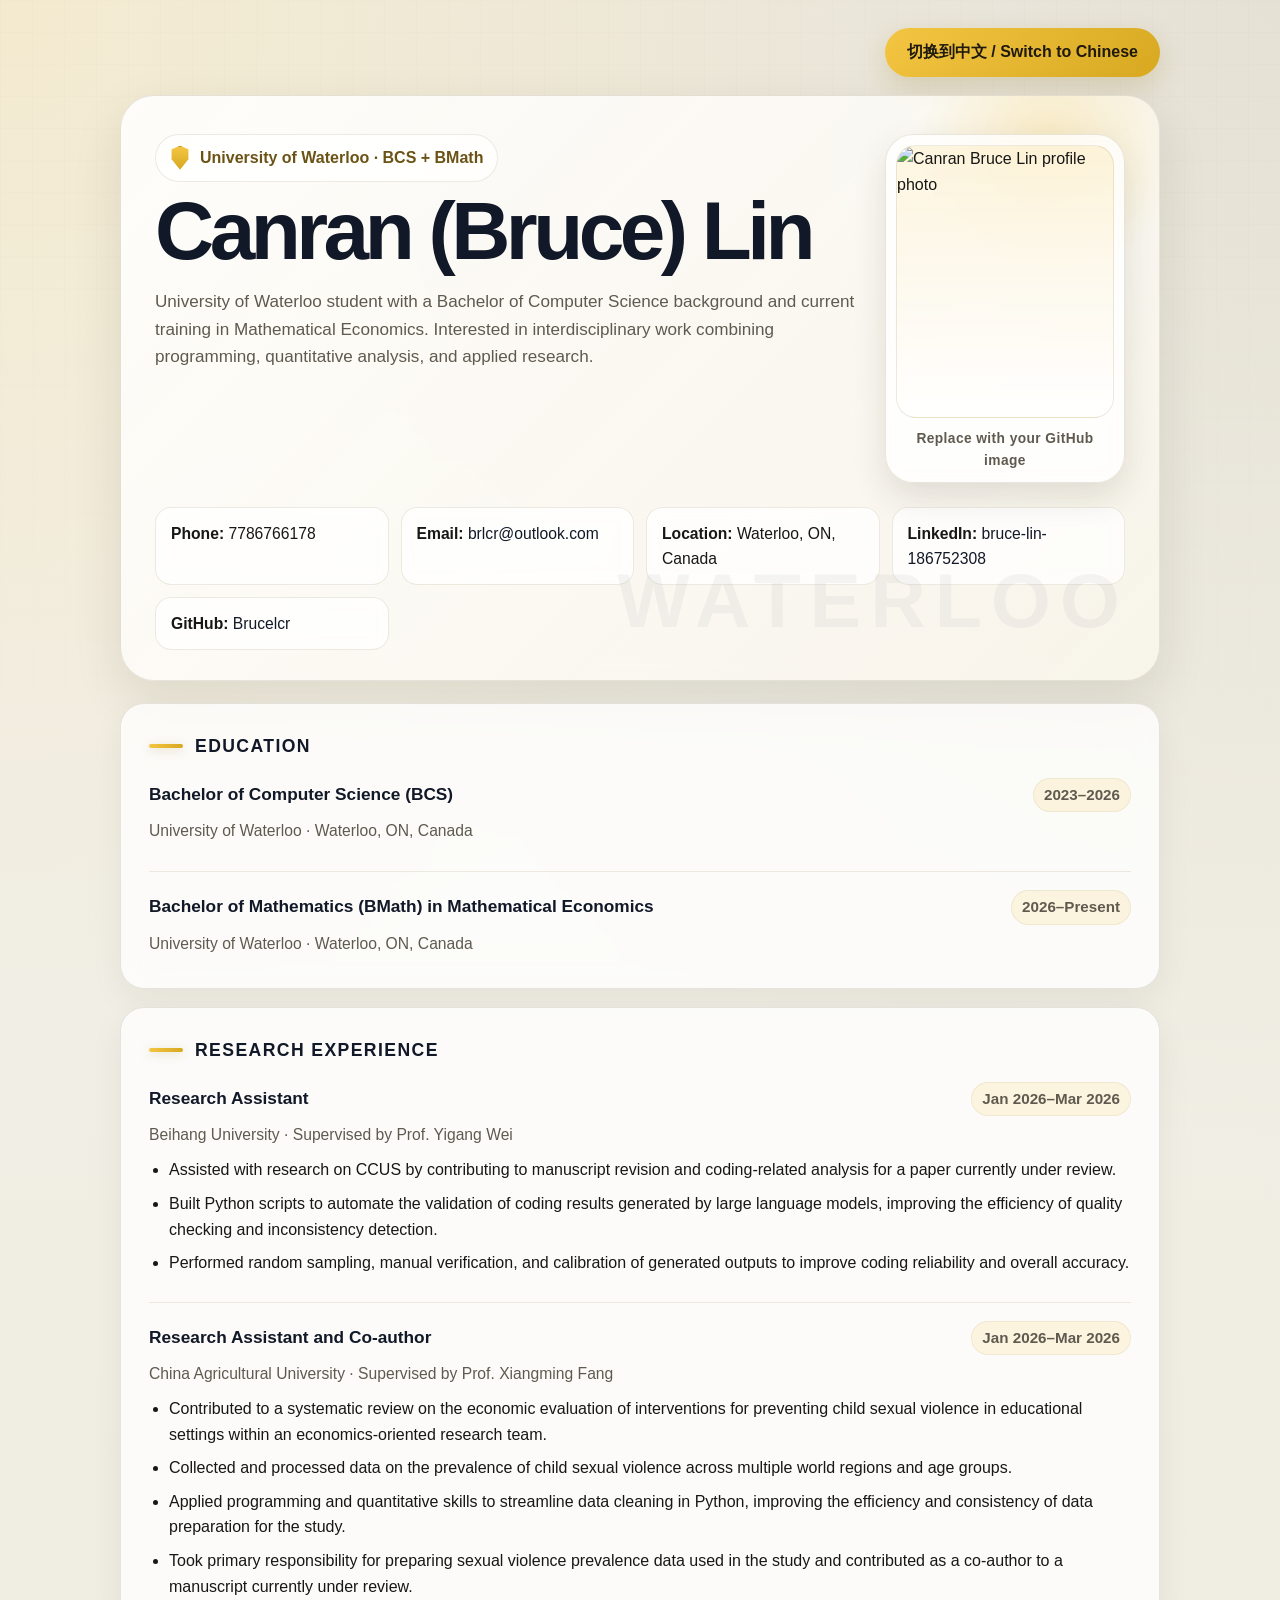
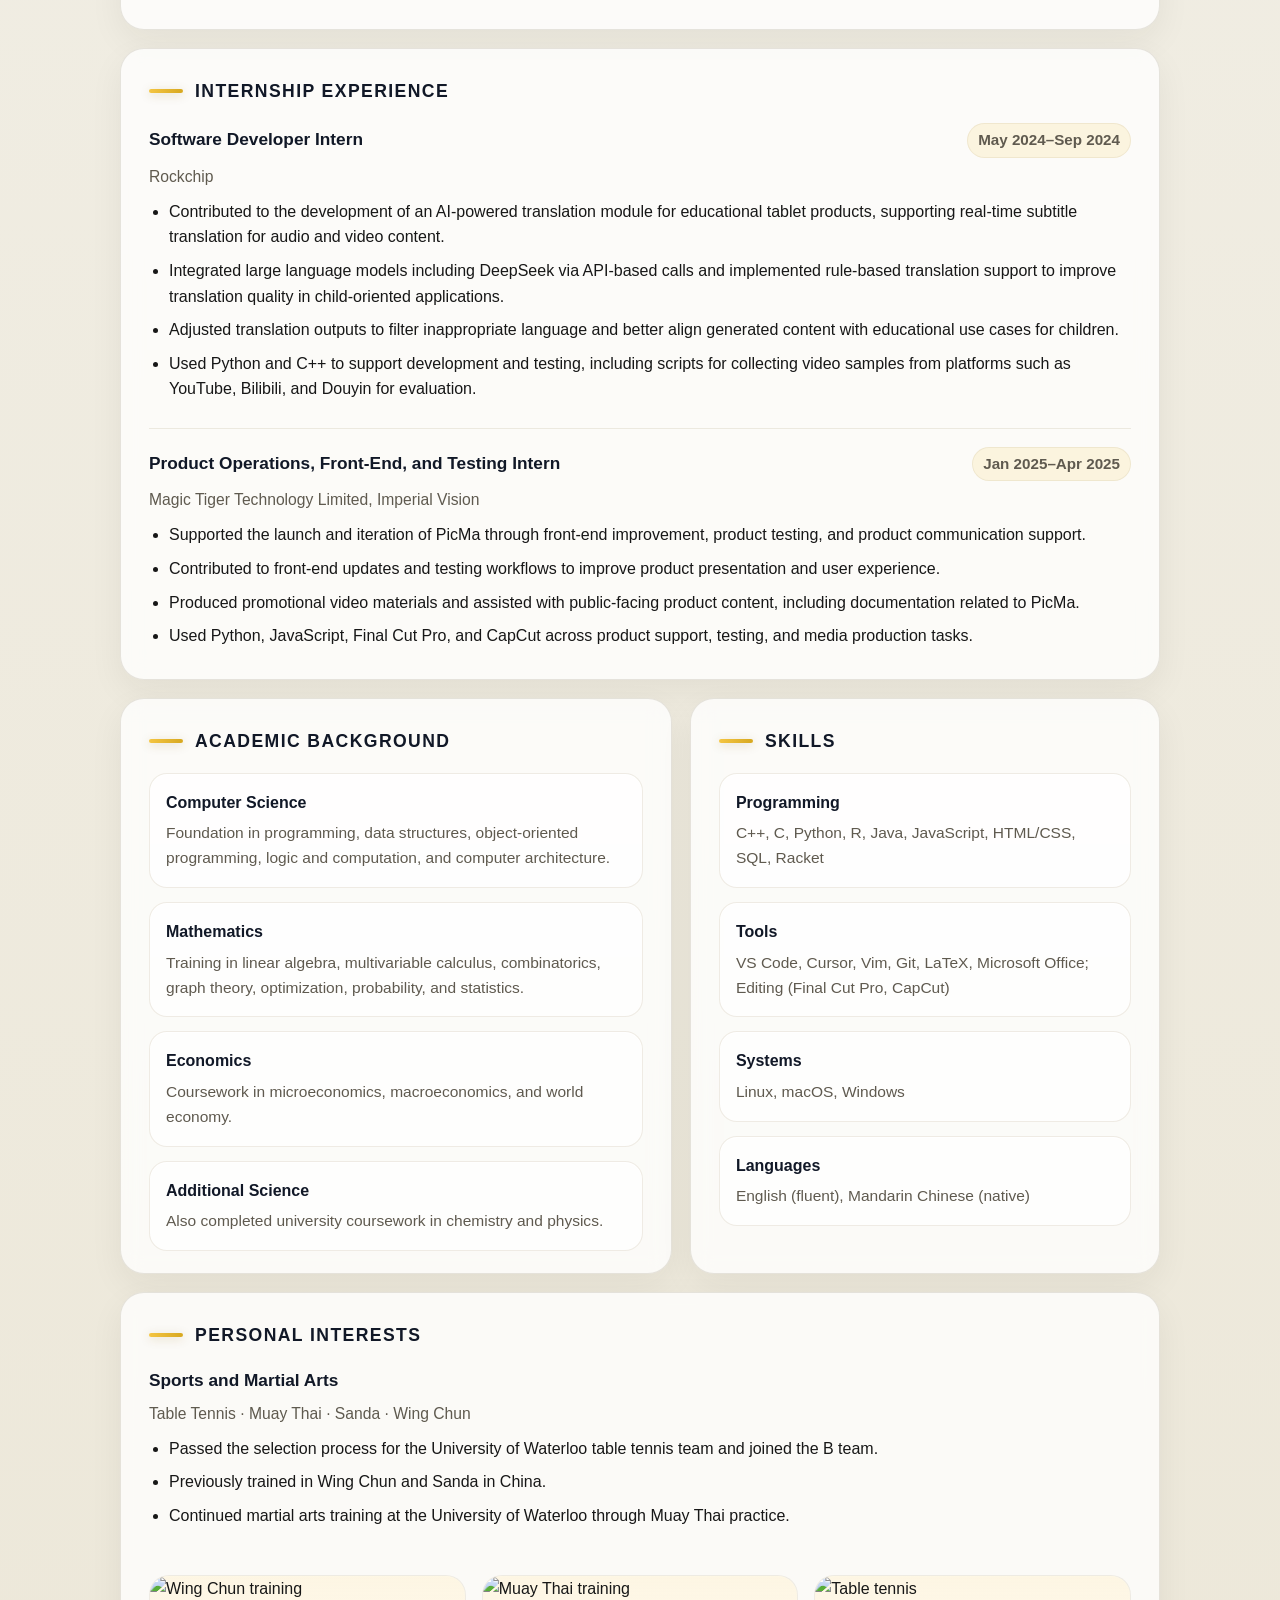
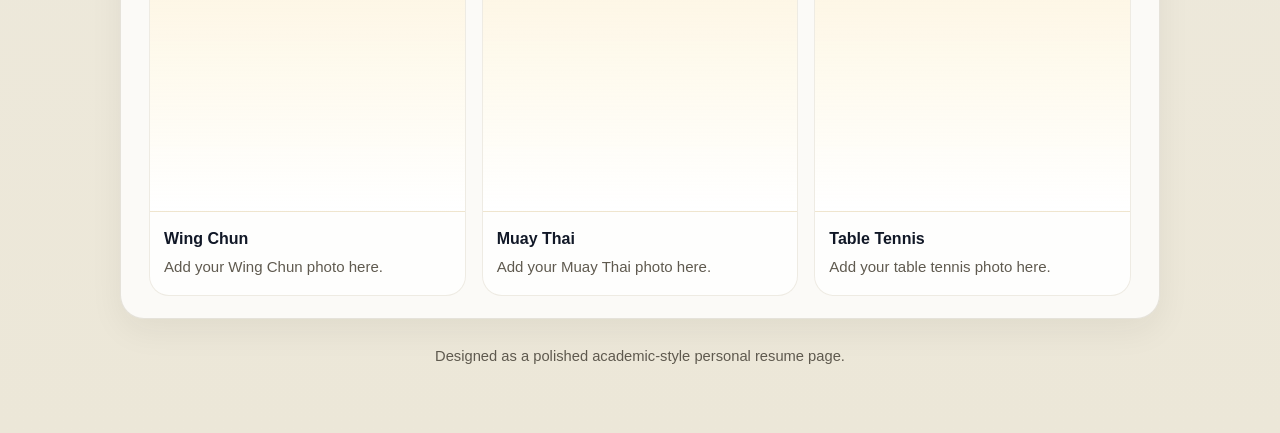
==== index.html @ 7664c7ed "Update index.html" ====
<!DOCTYPE html>
<html lang="en">
<head>
  <meta charset="UTF-8" />
  <meta name="viewport" content="width=device-width, initial-scale=1.0" />
  <title>Canran (Bruce) Lin</title>
  <style>
    :root {
      --bg: #f3f1ea;
      --bg-2: #ece7d8;
      --card: rgba(255, 255, 255, 0.78);
      --card-strong: rgba(255, 255, 255, 0.9);
      --text: #171717;
      --muted: #5f5a4f;
      --line: rgba(92, 79, 46, 0.14);
      --accent: #6b5316;
      --accent-2: #111827;
      --uw-gold: #f4c542;
      --uw-gold-deep: #d7a820;
      --shadow: 0 18px 50px rgba(41, 33, 14, 0.1);
    }

    * { box-sizing: border-box; }

    html { scroll-behavior: smooth; }

    body {
      margin: 0;
      font-family: -apple-system, BlinkMacSystemFont, "Segoe UI", Roboto, Helvetica, Arial, sans-serif;
      color: var(--text);
      line-height: 1.6;
      background:
        radial-gradient(circle at top left, rgba(244, 197, 66, 0.16), transparent 26%),
        radial-gradient(circle at top right, rgba(107, 83, 22, 0.1), transparent 30%),
        linear-gradient(180deg, var(--bg) 0%, var(--bg-2) 100%);
      min-height: 100vh;
    }

    .background-grid {
      position: fixed;
      inset: 0;
      pointer-events: none;
      opacity: 0.22;
      background-image:
        linear-gradient(rgba(107, 83, 22, 0.05) 1px, transparent 1px),
        linear-gradient(90deg, rgba(107, 83, 22, 0.05) 1px, transparent 1px);
      background-size: 32px 32px;
      mask-image: linear-gradient(180deg, rgba(0,0,0,0.9), rgba(0,0,0,0.18));
    }

    .container {
      position: relative;
      max-width: 1080px;
      margin: 0 auto;
      padding: 28px 20px 64px;
    }

    .topbar {
      display: flex;
      justify-content: flex-end;
      align-items: center;
      margin-bottom: 18px;
      gap: 12px;
      flex-wrap: wrap;
    }

    .lang-btn {
      border: 0;
      background: linear-gradient(135deg, var(--uw-gold) 0%, var(--uw-gold-deep) 100%);
      color: #1f1a0d;
      font-weight: 800;
      font-size: 1rem;
      padding: 14px 22px;
      border-radius: 999px;
      cursor: pointer;
      box-shadow: 0 10px 28px rgba(140, 109, 20, 0.2);
      transition: transform 0.2s ease, box-shadow 0.2s ease;
    }

    .lang-btn:hover {
      transform: translateY(-2px);
      box-shadow: 0 14px 34px rgba(140, 109, 20, 0.26);
    }

    .hero {
      position: relative;
      overflow: hidden;
      background: linear-gradient(135deg, rgba(255,255,255,0.88) 0%, rgba(250,246,236,0.85) 100%);
      border: 1px solid var(--line);
      border-radius: 34px;
      padding: 38px 34px 30px;
      box-shadow: var(--shadow);
      margin-bottom: 22px;
      backdrop-filter: blur(10px);
    }

    .hero::before {
      content: "";
      position: absolute;
      top: -80px;
      right: -20px;
      width: 260px;
      height: 260px;
      background: radial-gradient(circle, rgba(244,197,66,0.26) 0%, rgba(244,197,66,0) 72%);
      pointer-events: none;
    }

    .hero::after {
      content: "WATERLOO";
      position: absolute;
      right: 30px;
      bottom: 18px;
      font-size: clamp(2.4rem, 6vw, 5rem);
      font-weight: 900;
      letter-spacing: 0.12em;
      color: rgba(17, 24, 39, 0.045);
      pointer-events: none;
      user-select: none;
    }

    .hero-top {
      display: flex;
      justify-content: space-between;
      gap: 22px;
      align-items: flex-start;
      flex-wrap: wrap;
    }

    .hero-text {
      flex: 1 1 560px;
      min-width: 280px;
      position: relative;
      z-index: 1;
    }

    .hero-photo-wrap {
      flex: 0 0 240px;
      display: flex;
      justify-content: flex-end;
      position: relative;
      z-index: 1;
    }

    .hero-photo-card {
      width: 240px;
      padding: 10px;
      border-radius: 28px;
      background: rgba(255,255,255,0.78);
      border: 1px solid rgba(107,83,22,0.14);
      box-shadow: 0 14px 34px rgba(41, 33, 14, 0.12);
      backdrop-filter: blur(8px);
    }

    .hero-photo {
      width: 100%;
      aspect-ratio: 4 / 5;
      object-fit: cover;
      display: block;
      border-radius: 20px;
      background: linear-gradient(180deg, rgba(244,197,66,0.16), rgba(255,255,255,0.72));
      border: 1px solid rgba(107,83,22,0.12);
    }

    .hero-photo-note {
      margin-top: 10px;
      text-align: center;
      font-size: 0.86rem;
      color: var(--muted);
      font-weight: 600;
      letter-spacing: 0.03em;
    }

    .hero-badge {
      flex-shrink: 0;
      display: inline-flex;
      align-items: center;
      gap: 10px;
      padding: 10px 14px;
      background: rgba(255,255,255,0.72);
      border: 1px solid rgba(107,83,22,0.12);
      border-radius: 999px;
      color: var(--accent);
      font-weight: 700;
      box-shadow: inset 0 1px 0 rgba(255,255,255,0.8);
    }

    .shield {
      width: 20px;
      height: 24px;
      background: linear-gradient(180deg, var(--uw-gold), var(--uw-gold-deep));
      clip-path: polygon(50% 0%, 92% 14%, 92% 56%, 50% 100%, 8% 56%, 8% 14%);
      border: 1px solid rgba(0,0,0,0.12);
      box-shadow: 0 4px 12px rgba(140,109,20,0.22);
    }

    h1 {
      margin: 10px 0 0;
      font-size: clamp(2.8rem, 6.4vw, 5.6rem);
      line-height: 0.96;
      letter-spacing: -0.055em;
      color: var(--accent-2);
    }

    .subtitle {
      margin-top: 18px;
      font-size: 1.07rem;
      color: var(--muted);
      max-width: 760px;
    }

    .contact-grid {
      display: grid;
      grid-template-columns: repeat(auto-fit, minmax(220px, 1fr));
      gap: 12px;
      margin-top: 24px;
    }

    .contact-item {
      padding: 13px 15px;
      border: 1px solid rgba(107,83,22,0.12);
      border-radius: 16px;
      background: rgba(255,255,255,0.72);
      font-size: 0.98rem;
      backdrop-filter: blur(8px);
      box-shadow: inset 0 1px 0 rgba(255,255,255,0.85);
    }

    .contact-item a {
      color: var(--accent-2);
      text-decoration: none;
      word-break: break-word;
    }

    .section {
      background: var(--card);
      border: 1px solid var(--line);
      border-radius: 24px;
      padding: 28px 28px 22px;
      box-shadow: 0 12px 34px rgba(41, 33, 14, 0.06);
      margin-bottom: 18px;
      backdrop-filter: blur(10px);
    }

    .section-title {
      display: flex;
      align-items: center;
      gap: 12px;
      font-size: 1.1rem;
      font-weight: 800;
      letter-spacing: 0.08em;
      text-transform: uppercase;
      color: var(--accent-2);
      margin: 0 0 18px;
    }

    .section-title::before {
      content: "";
      width: 34px;
      height: 4px;
      border-radius: 999px;
      background: linear-gradient(90deg, var(--uw-gold), var(--uw-gold-deep));
      box-shadow: 0 2px 10px rgba(140,109,20,0.25);
    }

    .entry {
      padding: 18px 0;
      border-top: 1px solid rgba(107,83,22,0.11);
    }

    .entry:first-of-type { border-top: 0; padding-top: 0; }
    .entry:last-of-type { padding-bottom: 0; }

    .entry-header {
      display: flex;
      justify-content: space-between;
      align-items: baseline;
      gap: 16px;
      flex-wrap: wrap;
      margin-bottom: 6px;
    }

    .entry-title {
      font-size: 1.08rem;
      font-weight: 700;
      color: var(--accent-2);
    }

    .entry-meta {
      color: var(--muted);
      font-size: 0.95rem;
      font-weight: 600;
      padding: 4px 10px;
      border-radius: 999px;
      background: rgba(244,197,66,0.14);
      border: 1px solid rgba(107,83,22,0.08);
    }

    .entry-subtitle {
      color: var(--muted);
      font-size: 0.98rem;
      margin-bottom: 10px;
    }

    ul {
      margin: 0;
      padding-left: 20px;
    }

    li { margin-bottom: 8px; }

    .two-col {
      display: grid;
      grid-template-columns: 1.08fr 0.92fr;
      gap: 18px;
    }

    .tag-block {
      display: grid;
      gap: 14px;
    }

    .tag-card {
      border: 1px solid rgba(107,83,22,0.11);
      border-radius: 18px;
      padding: 16px;
      background: rgba(255,255,255,0.74);
      box-shadow: inset 0 1px 0 rgba(255,255,255,0.9);
    }

    .tag-label {
      font-weight: 800;
      margin-bottom: 6px;
      color: var(--accent-2);
    }

    .tag-text {
      color: var(--muted);
      font-size: 0.97rem;
    }

    .personal-gallery {
      display: grid;
      grid-template-columns: repeat(3, minmax(0, 1fr));
      gap: 16px;
      margin-top: 20px;
    }

    .gallery-card {
      border: 1px solid rgba(107,83,22,0.11);
      border-radius: 20px;
      overflow: hidden;
      background: rgba(255,255,255,0.74);
      box-shadow: inset 0 1px 0 rgba(255,255,255,0.9);
    }

    .gallery-image {
      width: 100%;
      aspect-ratio: 4 / 3;
      object-fit: cover;
      display: block;
      background: linear-gradient(180deg, rgba(244,197,66,0.14), rgba(255,255,255,0.78));
      border-bottom: 1px solid rgba(107,83,22,0.1);
    }

    .gallery-body {
      padding: 14px 14px 16px;
    }

    .gallery-title {
      font-weight: 800;
      color: var(--accent-2);
      margin-bottom: 4px;
    }

    .gallery-text {
      color: var(--muted);
      font-size: 0.94rem;
    }

    .footer-note {
      text-align: center;
      color: var(--muted);
      font-size: 0.92rem;
      padding-top: 8px;
    }

    @media (max-width: 820px) {
      .container { padding: 18px 14px 42px; }
      .hero, .section { padding: 22px 18px; border-radius: 20px; }
      .two-col { grid-template-columns: 1fr; }
      .personal-gallery { grid-template-columns: 1fr; }
      .entry-header { align-items: flex-start; }
      .hero::after { right: 16px; bottom: 10px; }
      .hero-top { flex-direction: column; align-items: flex-start; }
      .hero-photo-wrap { width: 100%; justify-content: center; }
      .hero-photo-card { width: min(260px, 100%); }
      .topbar { justify-content: center; }
      .lang-btn { width: 100%; max-width: 280px; }
    }
  </style>
</head>
<body>
  <div class="background-grid"></div>
  <main class="container">
    <div class="topbar">
      <button id="langToggle" class="lang-btn">切换到中文 / Switch to Chinese</button>
    </div>

    <section class="hero">
      <div class="hero-top">
        <div class="hero-text">
          <div class="hero-badge">
            <span class="shield"></span>
            <span data-i18n="heroBadge">University of Waterloo · BCS + BMath</span>
          </div>
          <h1 id="heroName">Canran (Bruce) Lin</h1>
          <p class="subtitle" data-i18n="heroSubtitle">
            University of Waterloo student with a Bachelor of Computer Science background and current training in Mathematical Economics.
            Interested in interdisciplinary work combining programming, quantitative analysis, and applied research.
          </p>
        </div>
        <div class="hero-photo-wrap">
          <div class="hero-photo-card">
            <img class="hero-photo" src="assets/profile.jpg" alt="Canran Bruce Lin profile photo" />
            <div class="hero-photo-note" data-i18n="photoNote">Replace with your GitHub image</div>
          </div>
        </div>
      </div>
      <div class="contact-grid">
        <div class="contact-item"><strong data-i18n="phoneLabel">Phone:</strong> 7786766178</div>
        <div class="contact-item"><strong data-i18n="emailLabel">Email:</strong> <a href="mailto:brlcr@outlook.com">brlcr@outlook.com</a></div>
        <div class="contact-item"><strong data-i18n="locationLabel">Location:</strong> <span data-i18n="locationValue">Waterloo, ON, Canada</span></div>
        <div class="contact-item"><strong>LinkedIn:</strong> <a href="https://www.linkedin.com/in/bruce-lin-186752308/" target="_blank">bruce-lin-186752308</a></div>
        <div class="contact-item"><strong>GitHub:</strong> <a href="https://github.com/Brucelcr" target="_blank">Brucelcr</a></div>
      </div>
    </section>

    <section class="section">
      <h2 class="section-title" data-i18n="educationTitle">Education</h2>
      <div class="entry">
        <div class="entry-header">
          <div class="entry-title" data-i18n="edu1Title">Bachelor of Computer Science (BCS)</div>
          <div class="entry-meta">2023–2026</div>
        </div>
        <div class="entry-subtitle" data-i18n="uwLocation">University of Waterloo · Waterloo, ON, Canada</div>
      </div>
      <div class="entry">
        <div class="entry-header">
          <div class="entry-title" data-i18n="edu2Title">Bachelor of Mathematics (BMath) in Mathematical Economics</div>
          <div class="entry-meta">2026–Present</div>
        </div>
        <div class="entry-subtitle" data-i18n="uwLocation2">University of Waterloo · Waterloo, ON, Canada</div>
      </div>
    </section>

    <section class="section">
      <h2 class="section-title" data-i18n="researchTitle">Research Experience</h2>
      <div class="entry">
        <div class="entry-header">
          <div class="entry-title" data-i18n="r1Role">Research Assistant</div>
          <div class="entry-meta">Jan 2026–Mar 2026</div>
        </div>
        <div class="entry-subtitle" data-i18n="r1Org">Beihang University · Supervised by Prof. Yigang Wei</div>
        <ul>
          <li data-i18n="r1b1">Assisted with research on CCUS by contributing to manuscript revision and coding-related analysis for a paper currently under review.</li>
          <li data-i18n="r1b2">Built Python scripts to automate the validation of coding results generated by large language models, improving the efficiency of quality checking and inconsistency detection.</li>
          <li data-i18n="r1b3">Performed random sampling, manual verification, and calibration of generated outputs to improve coding reliability and overall accuracy.</li>
        </ul>
      </div>
      <div class="entry">
        <div class="entry-header">
          <div class="entry-title" data-i18n="r2Role">Research Assistant and Co-author</div>
          <div class="entry-meta">Jan 2026–Mar 2026</div>
        </div>
        <div class="entry-subtitle" data-i18n="r2Org">China Agricultural University · Supervised by Prof. Xiangming Fang</div>
        <ul>
          <li data-i18n="r2b1">Contributed to a systematic review on the economic evaluation of interventions for preventing child sexual violence in educational settings within an economics-oriented research team.</li>
          <li data-i18n="r2b2">Collected and processed data on the prevalence of child sexual violence across multiple world regions and age groups.</li>
          <li data-i18n="r2b3">Applied programming and quantitative skills to streamline data cleaning in Python, improving the efficiency and consistency of data preparation for the study.</li>
          <li data-i18n="r2b4">Took primary responsibility for preparing sexual violence prevalence data used in the study and contributed as a co-author to a manuscript currently under review.</li>
        </ul>
      </div>
    </section>

    <section class="section">
      <h2 class="section-title" data-i18n="internTitle">Internship Experience</h2>
      <div class="entry">
        <div class="entry-header">
          <div class="entry-title" data-i18n="i1Role">Software Developer Intern</div>
          <div class="entry-meta">May 2024–Sep 2024</div>
        </div>
        <div class="entry-subtitle">Rockchip</div>
        <ul>
          <li data-i18n="i1b1">Contributed to the development of an AI-powered translation module for educational tablet products, supporting real-time subtitle translation for audio and video content.</li>
          <li data-i18n="i1b2">Integrated large language models including DeepSeek via API-based calls and implemented rule-based translation support to improve translation quality in child-oriented applications.</li>
          <li data-i18n="i1b3">Adjusted translation outputs to filter inappropriate language and better align generated content with educational use cases for children.</li>
          <li data-i18n="i1b4">Used Python and C++ to support development and testing, including scripts for collecting video samples from platforms such as YouTube, Bilibili, and Douyin for evaluation.</li>
        </ul>
      </div>
      <div class="entry">
        <div class="entry-header">
          <div class="entry-title" data-i18n="i2Role">Product Operations, Front-End, and Testing Intern</div>
          <div class="entry-meta">Jan 2025–Apr 2025</div>
        </div>
        <div class="entry-subtitle">Magic Tiger Technology Limited, Imperial Vision</div>
        <ul>
          <li data-i18n="i2b1">Supported the launch and iteration of PicMa through front-end improvement, product testing, and product communication support.</li>
          <li data-i18n="i2b2">Contributed to front-end updates and testing workflows to improve product presentation and user experience.</li>
          <li data-i18n="i2b3">Produced promotional video materials and assisted with public-facing product content, including documentation related to PicMa.</li>
          <li data-i18n="i2b4">Used Python, JavaScript, Final Cut Pro, and CapCut across product support, testing, and media production tasks.</li>
        </ul>
      </div>
    </section>

    <div class="two-col">
      <section class="section">
        <h2 class="section-title" data-i18n="academicTitle">Academic Background</h2>
        <div class="tag-block">
          <div class="tag-card">
            <div class="tag-label" data-i18n="csLabel">Computer Science</div>
            <div class="tag-text" data-i18n="csText">Foundation in programming, data structures, object-oriented programming, logic and computation, and computer architecture.</div>
          </div>
          <div class="tag-card">
            <div class="tag-label" data-i18n="mathLabel">Mathematics</div>
            <div class="tag-text" data-i18n="mathText">Training in linear algebra, multivariable calculus, combinatorics, graph theory, optimization, probability, and statistics.</div>
          </div>
          <div class="tag-card">
            <div class="tag-label" data-i18n="econLabel">Economics</div>
            <div class="tag-text" data-i18n="econText">Coursework in microeconomics, macroeconomics, and world economy.</div>
          </div>
          <div class="tag-card">
            <div class="tag-label" data-i18n="scienceLabel">Additional Science</div>
            <div class="tag-text" data-i18n="scienceText">Also completed university coursework in chemistry and physics.</div>
          </div>
        </div>
      </section>

      <section class="section">
        <h2 class="section-title" data-i18n="skillsTitle">Skills</h2>
        <div class="tag-block">
          <div class="tag-card">
            <div class="tag-label" data-i18n="progLabel">Programming</div>
            <div class="tag-text">C++, C, Python, R, Java, JavaScript, HTML/CSS, SQL, Racket</div>
          </div>
          <div class="tag-card">
            <div class="tag-label" data-i18n="toolsLabel">Tools</div>
            <div class="tag-text" data-i18n="toolsText">VS Code, Cursor, Vim, Git, LaTeX, Microsoft Office; Editing (Final Cut Pro, CapCut)</div>
          </div>
          <div class="tag-card">
            <div class="tag-label" data-i18n="systemsLabel">Systems</div>
            <div class="tag-text">Linux, macOS, Windows</div>
          </div>
          <div class="tag-card">
            <div class="tag-label" data-i18n="languagesLabel">Languages</div>
            <div class="tag-text" data-i18n="languagesText">English (fluent), Mandarin Chinese (native)</div>
          </div>
        </div>
      </section>
    </div>

    <section class="section">
      <h2 class="section-title" data-i18n="personalTitle">Personal Interests</h2>
      <div class="entry">
        <div class="entry-header">
          <div class="entry-title" data-i18n="personalRole">Sports and Martial Arts</div>
        </div>
        <div class="entry-subtitle" data-i18n="personalSubtitle">Table Tennis · Muay Thai · Sanda · Wing Chun</div>
        <ul>
          <li data-i18n="personalb1">Passed the selection process for the University of Waterloo table tennis team and joined the B team.</li>
          <li data-i18n="personalb2">Previously trained in Wing Chun and Sanda in China.</li>
          <li data-i18n="personalb3">Continued martial arts training at the University of Waterloo through Muay Thai practice.</li>
        </ul>
      </div>
      <div class="personal-gallery">
        <div class="gallery-card">
          <img class="gallery-image" src="assets/wingchun.jpg" alt="Wing Chun training" />
          <div class="gallery-body">
            <div class="gallery-title" data-i18n="gallery1Title">Wing Chun</div>
            <div class="gallery-text" data-i18n="gallery1Text">Add your Wing Chun photo here.</div>
          </div>
        </div>
        <div class="gallery-card">
          <img class="gallery-image" src="assets/muaythai.jpg" alt="Muay Thai training" />
          <div class="gallery-body">
            <div class="gallery-title" data-i18n="gallery2Title">Muay Thai</div>
            <div class="gallery-text" data-i18n="gallery2Text">Add your Muay Thai photo here.</div>
          </div>
        </div>
        <div class="gallery-card">
          <img class="gallery-image" src="assets/tabletennis.jpg" alt="Table tennis" />
          <div class="gallery-body">
            <div class="gallery-title" data-i18n="gallery3Title">Table Tennis</div>
            <div class="gallery-text" data-i18n="gallery3Text">Add your table tennis photo here.</div>
          </div>
        </div>
      </div>
    </section>

    <div class="footer-note" data-i18n="footerNote">Designed as a polished academic-style personal resume page.</div>
  </main>

  <script>
    const translations = {
      en: {
        heroName: 'Canran (Bruce) Lin',
        heroBadge: 'University of Waterloo · BCS + BMath',
        heroSubtitle: 'University of Waterloo student with a Bachelor of Computer Science background and current training in Mathematical Economics. Interested in interdisciplinary work combining programming, quantitative analysis, and applied research.',
        photoNote: 'Replace with your GitHub image',
        phoneLabel: 'Phone:',
        emailLabel: 'Email:',
        locationLabel: 'Location:',
        locationValue: 'Waterloo, ON, Canada',
        educationTitle: 'Education',
        edu1Title: 'Bachelor of Computer Science (BCS)',
        edu2Title: 'Bachelor of Mathematics (BMath) in Mathematical Economics',
        uwLocation: 'University of Waterloo · Waterloo, ON, Canada',
        uwLocation2: 'University of Waterloo · Waterloo, ON, Canada',
        researchTitle: 'Research Experience',
        r1Role: 'Research Assistant',
        r1Org: 'Beihang University · Supervised by Prof. Yigang Wei',
        r1b1: 'Assisted with research on CCUS by contributing to manuscript revision and coding-related analysis for a paper currently under review.',
        r1b2: 'Built Python scripts to automate the validation of coding results generated by large language models, improving the efficiency of quality checking and inconsistency detection.',
        r1b3: 'Performed random sampling, manual verification, and calibration of generated outputs to improve coding reliability and overall accuracy.',
        r2Role: 'Research Assistant and Co-author',
        r2Org: 'China Agricultural University · Supervised by Prof. Xiangming Fang',
        r2b1: 'Contributed to a systematic review on the economic evaluation of interventions for preventing child sexual violence in educational settings within an economics-oriented research team.',
        r2b2: 'Collected and processed data on the prevalence of child sexual violence across multiple world regions and age groups.',
        r2b3: 'Applied programming and quantitative skills to streamline data cleaning in Python, improving the efficiency and consistency of data preparation for the study.',
        r2b4: 'Took primary responsibility for preparing sexual violence prevalence data used in the study and contributed as a co-author to a manuscript currently under review.',
        internTitle: 'Internship Experience',
        i1Role: 'Software Developer Intern',
        i1b1: 'Contributed to the development of an AI-powered translation module for educational tablet products, supporting real-time subtitle translation for audio and video content.',
        i1b2: 'Integrated large language models including DeepSeek via API-based calls and implemented rule-based translation support to improve translation quality in child-oriented applications.',
        i1b3: 'Adjusted translation outputs to filter inappropriate language and better align generated content with educational use cases for children.',
        i1b4: 'Used Python and C++ to support development and testing, including scripts for collecting video samples from platforms such as YouTube, Bilibili, and Douyin for evaluation.',
        i2Role: 'Product Operations, Front-End, and Testing Intern',
        i2b1: 'Supported the launch and iteration of PicMa through front-end improvement, product testing, and product communication support.',
        i2b2: 'Contributed to front-end updates and testing workflows to improve product presentation and user experience.',
        i2b3: 'Produced promotional video materials and assisted with public-facing product content, including documentation related to PicMa.',
        i2b4: 'Used Python, JavaScript, Final Cut Pro, and CapCut across product support, testing, and media production tasks.',
        academicTitle: 'Academic Background',
        csLabel: 'Computer Science',
        csText: 'Foundation in programming, data structures, object-oriented programming, logic and computation, and computer architecture.',
        mathLabel: 'Mathematics',
        mathText: 'Training in linear algebra, multivariable calculus, combinatorics, graph theory, optimization, probability, and statistics.',
        econLabel: 'Economics',
        econText: 'Coursework in microeconomics, macroeconomics, and world economy.',
        scienceLabel: 'Additional Science',
        scienceText: 'Also completed university coursework in chemistry and physics.',
        skillsTitle: 'Skills',
        progLabel: 'Programming',
        toolsLabel: 'Tools',
        toolsText: 'VS Code, Cursor, Vim, Git, LaTeX, Microsoft Office; Editing (Final Cut Pro, CapCut)',
        systemsLabel: 'Systems',
        languagesLabel: 'Languages',
        languagesText: 'English (fluent), Mandarin Chinese (native)',
        personalTitle: 'Personal Interests',
        personalRole: 'Sports and Martial Arts',
        personalSubtitle: 'Table Tennis · Muay Thai · Sanda · Wing Chun',
        personalb1: 'Passed the selection process for the University of Waterloo table tennis team and joined the second team.',
        personalb2: 'Previously trained in Wing Chun and Sanda in China.',
        personalb3: 'Continued martial arts training at the University of Waterloo through Muay Thai practice.',
        gallery1Title: 'Wing Chun',
        gallery1Text: 'Add your Wing Chun photo here.',
        gallery2Title: 'Muay Thai',
        gallery2Text: 'Add your Muay Thai photo here.',
        gallery3Title: 'Table Tennis',
        gallery3Text: 'Add your table tennis photo here.',
        footerNote: 'Designed as a polished academic-style personal resume page.'
      },
      zh: {
        heroName: '林灿然',
        heroBadge: '滑铁卢大学 · BCS + BMath',
        heroSubtitle: '现就读于滑铁卢大学，具有计算机科学学位背景，并正在接受数理经济方向训练。关注编程、定量分析与应用研究相结合的跨学科工作。',
        photoNote: '上传图片后这里会显示头像',
        phoneLabel: '电话：',
        emailLabel: '邮箱：',
        locationLabel: '地点：',
        locationValue: '加拿大 安省 滑铁卢',
        educationTitle: '教育背景',
        edu1Title: '计算机科学学士（BCS）',
        edu2Title: '数理经济方向数学学士（BMath）',
        uwLocation: '滑铁卢大学 · 加拿大 安省 滑铁卢',
        uwLocation2: '滑铁卢大学 · 加拿大 安省 滑铁卢',
        researchTitle: '科研经历',
        r1Role: '科研助理',
        r1Org: '北京航空航天大学 · 导师：魏亿钢教授',
        r1b1: '参与 CCUS 相关研究，协助论文修改与编码分析，相关论文目前处于审稿中。',
        r1b2: '使用 Python 脚本对大语言模型生成的编码结果进行自动化校验，提高了质量检查与不一致识别的效率。',
        r1b3: '通过随机抽样、人工核验与校准，提升了编码结果的可靠性与整体准确性。',
        r2Role: '科研助理兼联合作者',
        r2Org: '中国农业大学 · 导师：方向明教授',
        r2b1: '参与教育环境中儿童性暴力预防干预措施经济评估的系统综述研究，所在团队具有经济学导向。',
        r2b2: '收集并处理多个地区、不同年龄段儿童性暴力发生率相关数据。',
        r2b3: '将编程与定量分析能力应用于 Python 数据清洗流程中，提升了研究数据准备的效率与一致性。',
        r2b4: '主要负责研究中所使用的性暴力发生率数据准备工作，并以联合作者身份参与一篇正在审稿中的论文。',
        internTitle: '实习经历',
        i1Role: '软件开发实习生',
        i1b1: '参与教育平板产品 AI 翻译模块开发，支持音频与视频内容的实时字幕翻译。',
        i1b2: '接入 DeepSeek 等大语言模型的 API 调用，并结合规则式翻译辅助方案，提升儿童使用场景下的翻译质量。',
        i1b3: '根据教育场景需求，对输出内容进行不良词汇过滤与表达调整。',
        i1b4: '使用 Python 与 C++ 支持开发与测试，并编写脚本从 YouTube、哔哩哔哩、抖音等平台抓取视频样本用于评估。',
        i2Role: '产品运营、前端与测试实习生',
        i2b1: '参与 PicMa 产品上线与迭代，负责前端改进、产品测试及产品传播支持。',
        i2b2: '参与前端更新与测试流程优化，提升产品展示效果与用户体验。',
        i2b3: '制作产品宣传视频，并协助完成面向公众的产品内容与 PicMa 相关说明资料。',
        i2b4: '在产品支持、测试与媒体制作流程中使用 Python、JavaScript、Final Cut Pro 与剪映。',
        academicTitle: '学术基础',
        csLabel: '计算机',
        csText: '具备编程、数据结构、面向对象程序设计、逻辑与计算理论、计算机体系结构等基础。',
        mathLabel: '数学',
        mathText: '接受过线性代数、多元微积分、组合数学、图论、优化、概率与统计训练。',
        econLabel: '经济学',
        econText: '学习过微观经济学、宏观经济学与世界经济相关课程。',
        scienceLabel: '其他理科背景',
        scienceText: '还修读过大学层面的化学与物理课程。',
        skillsTitle: '技能',
        progLabel: '编程语言',
        toolsLabel: '工具',
        toolsText: 'VS Code、Cursor、Vim、Git、LaTeX、Microsoft Office；剪辑（Final Cut Pro、剪映）',
        systemsLabel: '系统环境',
        languagesLabel: '语言',
        languagesText: '英语（熟练），中文（母语）',
        personalTitle: '个人兴趣',
        personalRole: '体育与武术',
        personalSubtitle: '乒乓球 · 泰拳 · 散打 · 咏春',
        personalb1: '通过滑铁卢大学乒乓球校队选拔并加入 B 队。',
        personalb2: '曾在国内习练咏春拳与散打。',
        personalb3: '在滑铁卢大学继续进行泰拳训练。',
        gallery1Title: '咏春',
        gallery1Text: '这里可放你的咏春照片。',
        gallery2Title: '泰拳',
        gallery2Text: '这里可放你的泰拳照片。',
        gallery3Title: '乒乓球',
        gallery3Text: '这里可放你的乒乓球照片。',
        footerNote: '该页面为偏学术风格的个人履历展示页。'
      }
    };

    let currentLang = 'en';

    const applyLanguage = (lang) => {
      currentLang = lang;
      document.querySelectorAll('[data-i18n]').forEach((el) => {
        const key = el.getAttribute('data-i18n');
        if (translations[lang][key]) {
          el.textContent = translations[lang][key];
        }
      });
      const heroName = document.getElementById('heroName');
      if (heroName && translations[lang].heroName) {
        heroName.textContent = translations[lang].heroName;
      }
      const btn = document.getElementById('langToggle');
      btn.textContent = lang === 'en' ? '切换到中文 / Switch to Chinese' : 'Switch to English / 切换到英文';
      document.documentElement.lang = lang === 'en' ? 'en' : 'zh-CN';
    };

    document.getElementById('langToggle').addEventListener('click', () => {
      applyLanguage(currentLang === 'en' ? 'zh' : 'en');
    });
  </script>
</body>
</html>
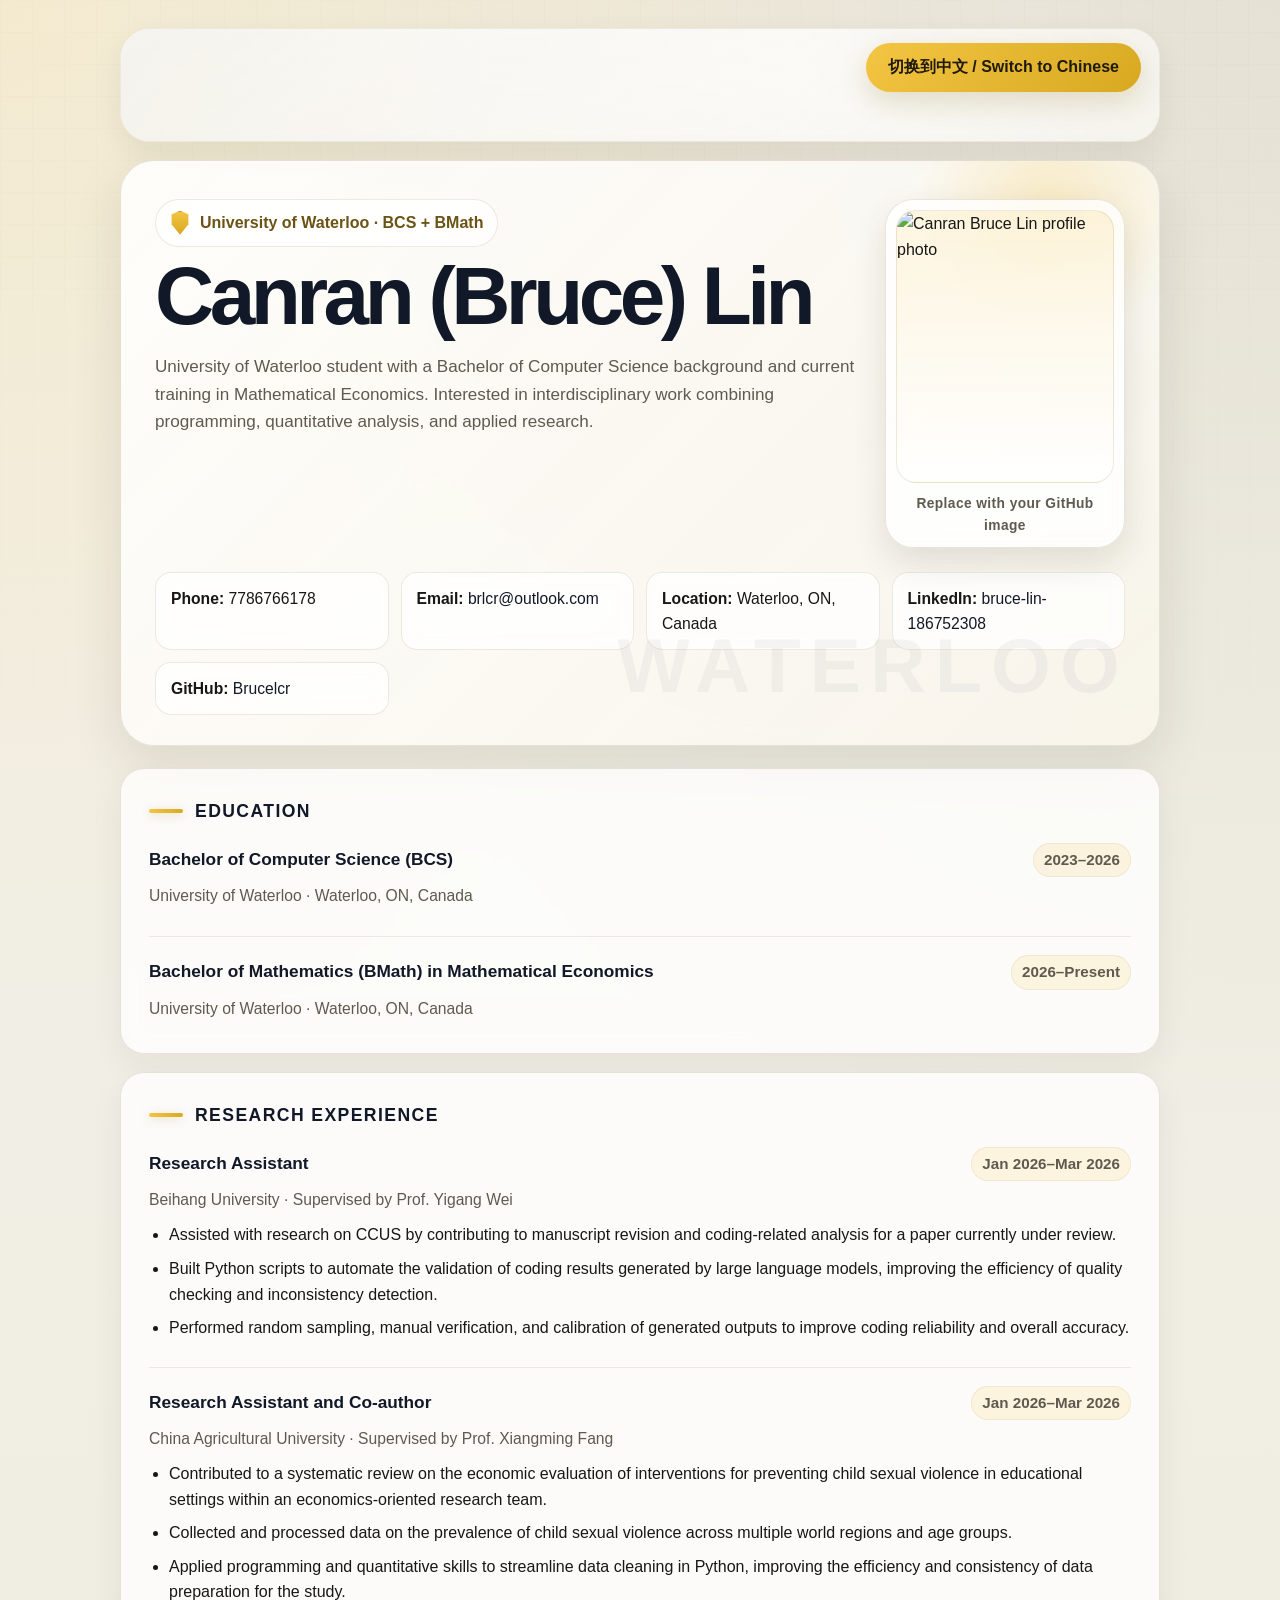
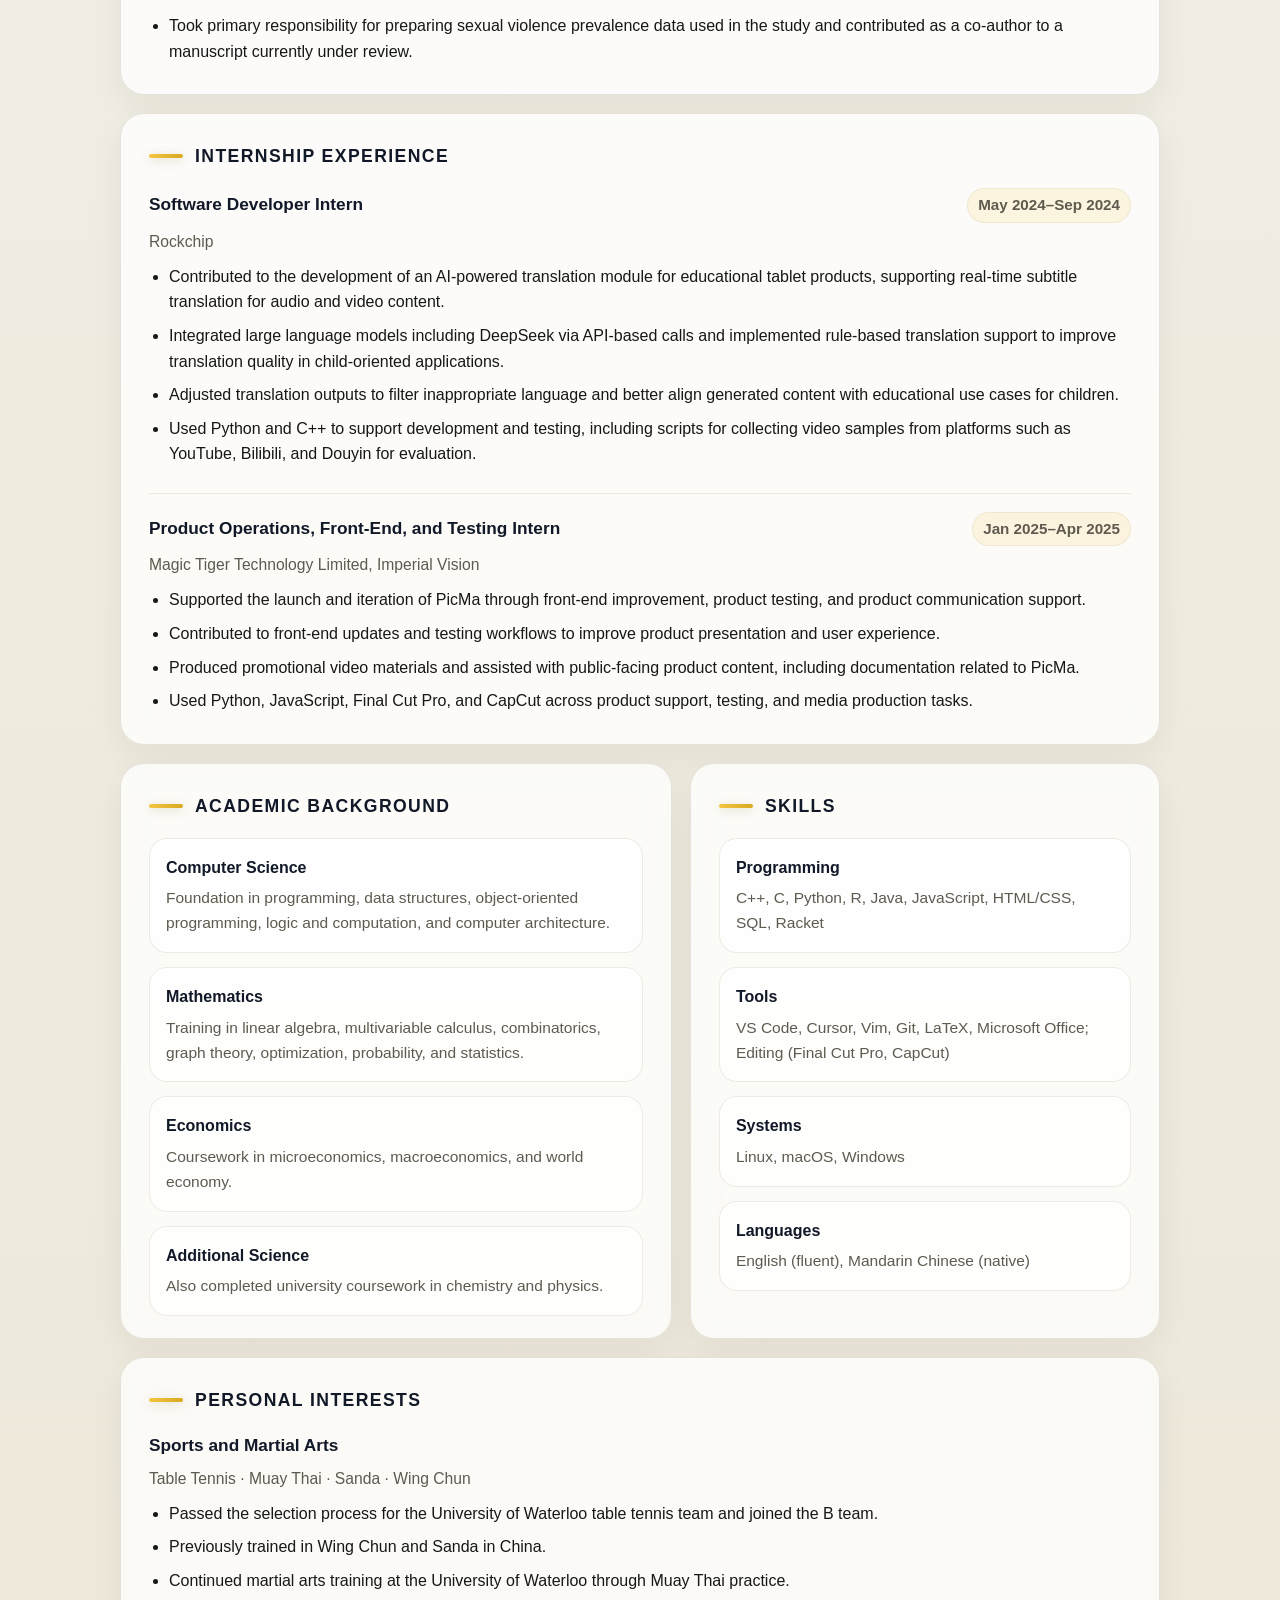
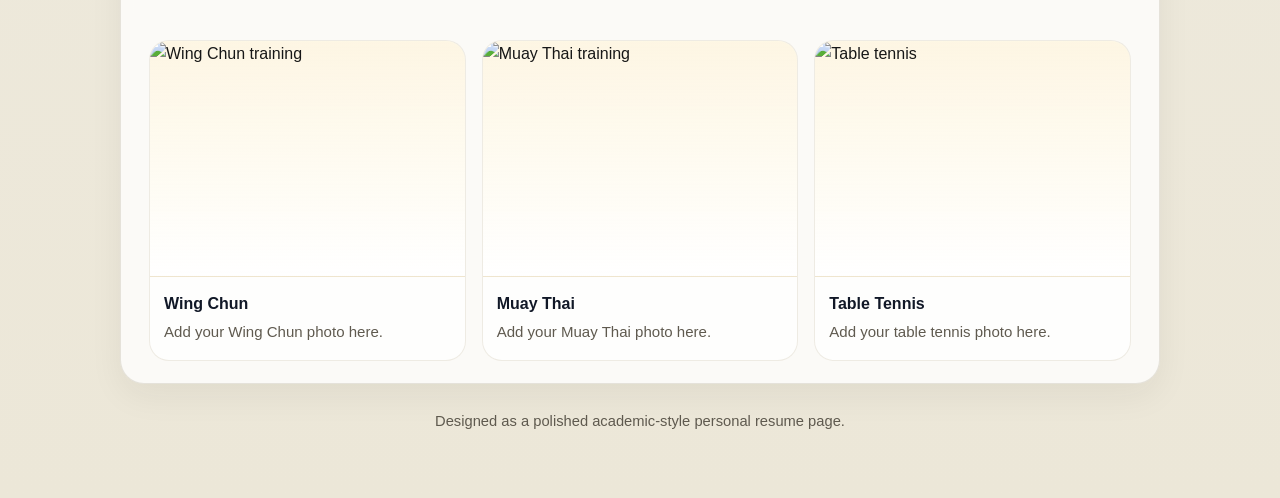
==== commit f90fd307: "Update index.html" ====
--- a/index.html
+++ b/index.html
@@ -55,6 +55,38 @@
       padding: 28px 20px 64px;
     }
 
+    .hero-banner {
+      position: relative;
+      overflow: hidden;
+      border-radius: 30px;
+      margin-bottom: 18px;
+      background:
+        linear-gradient(180deg, rgba(255,255,255,0.82), rgba(255,255,255,0.68)),
+        url('assets/uwlogo.jpg') center/60% auto no-repeat,
+        rgba(255,255,255,0.6);
+      border: 1px solid rgba(107,83,22,0.12);
+      box-shadow: 0 12px 30px rgba(41, 33, 14, 0.08);
+      min-height: 112px;
+    }
+
+    .hero-banner::before {
+      content: "";
+      position: absolute;
+      inset: 0;
+      background: linear-gradient(90deg, rgba(243,241,234,0.88) 0%, rgba(243,241,234,0.45) 35%, rgba(243,241,234,0.32) 65%, rgba(243,241,234,0.8) 100%);
+      pointer-events: none;
+    }
+
+    .hero-banner-inner {
+      position: relative;
+      z-index: 1;
+      min-height: 112px;
+      display: flex;
+      align-items: flex-start;
+      justify-content: flex-end;
+      padding: 14px 18px;
+    }
+
     .topbar {
       display: flex;
       justify-content: flex-end;
@@ -75,6 +107,7 @@
       cursor: pointer;
       box-shadow: 0 10px 28px rgba(140, 109, 20, 0.2);
       transition: transform 0.2s ease, box-shadow 0.2s ease;
+      backdrop-filter: blur(8px);
     }
 
     .lang-btn:hover {
@@ -389,22 +422,29 @@
       .hero, .section { padding: 22px 18px; border-radius: 20px; }
       .two-col { grid-template-columns: 1fr; }
       .personal-gallery { grid-template-columns: 1fr; }
+      .hero-banner { min-height: 92px; border-radius: 20px; background-size: 82% auto; }
+      .hero-banner-inner { min-height: 92px; padding: 10px 12px; justify-content: center; align-items: flex-start; }
       .entry-header { align-items: flex-start; }
       .hero::after { right: 16px; bottom: 10px; }
       .hero-top { flex-direction: column; align-items: flex-start; }
       .hero-photo-wrap { width: 100%; justify-content: center; }
       .hero-photo-card { width: min(260px, 100%); }
-      .topbar { justify-content: center; }
+      .topbar { justify-content: center; margin-bottom: 0; }
       .lang-btn { width: 100%; max-width: 280px; }
+    }
     }
   </style>
 </head>
 <body>
   <div class="background-grid"></div>
   <main class="container">
-    <div class="topbar">
-      <button id="langToggle" class="lang-btn">切换到中文 / Switch to Chinese</button>
-    </div>
+    <section class="hero-banner">
+      <div class="hero-banner-inner">
+        <div class="topbar">
+          <button id="langToggle" class="lang-btn">切换到中文 / Switch to Chinese</button>
+        </div>
+      </div>
+    </section>
 
     <section class="hero">
       <div class="hero-top">
@@ -421,7 +461,7 @@
         </div>
         <div class="hero-photo-wrap">
           <div class="hero-photo-card">
-            <img class="hero-photo" src="assets/profile.jpg" alt="Canran Bruce Lin profile photo" />
+            <img class="hero-photo" src="assets/personpic.jpg" alt="Canran Bruce Lin profile photo" />
             <div class="hero-photo-note" data-i18n="photoNote">Replace with your GitHub image</div>
           </div>
         </div>
@@ -573,21 +613,21 @@
       </div>
       <div class="personal-gallery">
         <div class="gallery-card">
-          <img class="gallery-image" src="assets/wingchun.jpg" alt="Wing Chun training" />
+          <img class="gallery-image" src="assets/yc.jpg" alt="Wing Chun training" />
           <div class="gallery-body">
             <div class="gallery-title" data-i18n="gallery1Title">Wing Chun</div>
             <div class="gallery-text" data-i18n="gallery1Text">Add your Wing Chun photo here.</div>
           </div>
         </div>
         <div class="gallery-card">
-          <img class="gallery-image" src="assets/muaythai.jpg" alt="Muay Thai training" />
+          <img class="gallery-image" src="assets/thai.jpg" alt="Muay Thai training" />
           <div class="gallery-body">
             <div class="gallery-title" data-i18n="gallery2Title">Muay Thai</div>
             <div class="gallery-text" data-i18n="gallery2Text">Add your Muay Thai photo here.</div>
           </div>
         </div>
         <div class="gallery-card">
-          <img class="gallery-image" src="assets/tabletennis.jpg" alt="Table tennis" />
+          <img class="gallery-image" src="assets/tt.jpg" alt="Table tennis" />
           <div class="gallery-body">
             <div class="gallery-title" data-i18n="gallery3Title">Table Tennis</div>
             <div class="gallery-text" data-i18n="gallery3Text">Add your table tennis photo here.</div>
@@ -657,7 +697,7 @@
         personalTitle: 'Personal Interests',
         personalRole: 'Sports and Martial Arts',
         personalSubtitle: 'Table Tennis · Muay Thai · Sanda · Wing Chun',
-        personalb1: 'Passed the selection process for the University of Waterloo table tennis team and joined the second team.',
+        personalb1: 'Passed the selection process for the University of Waterloo table tennis team and joined the B team.',
         personalb2: 'Previously trained in Wing Chun and Sanda in China.',
         personalb3: 'Continued martial arts training at the University of Waterloo through Muay Thai practice.',
         gallery1Title: 'Wing Chun',
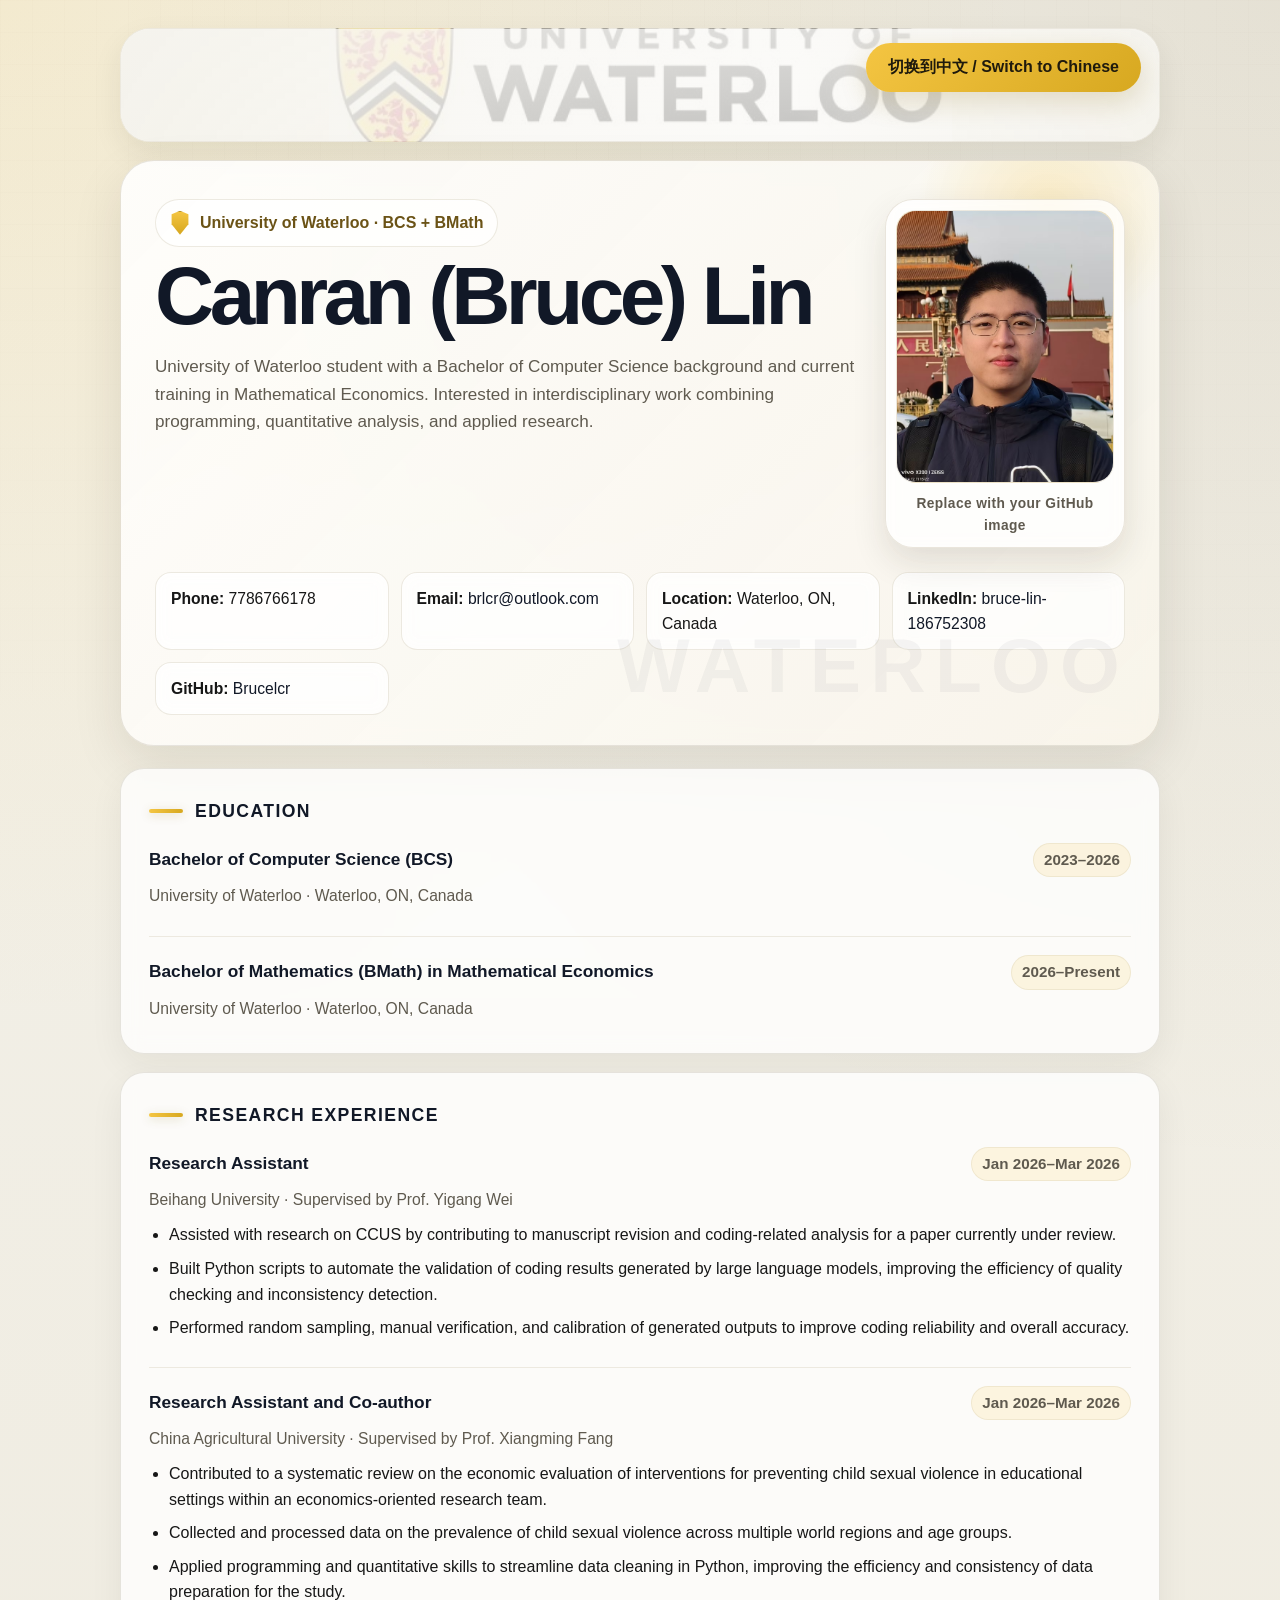
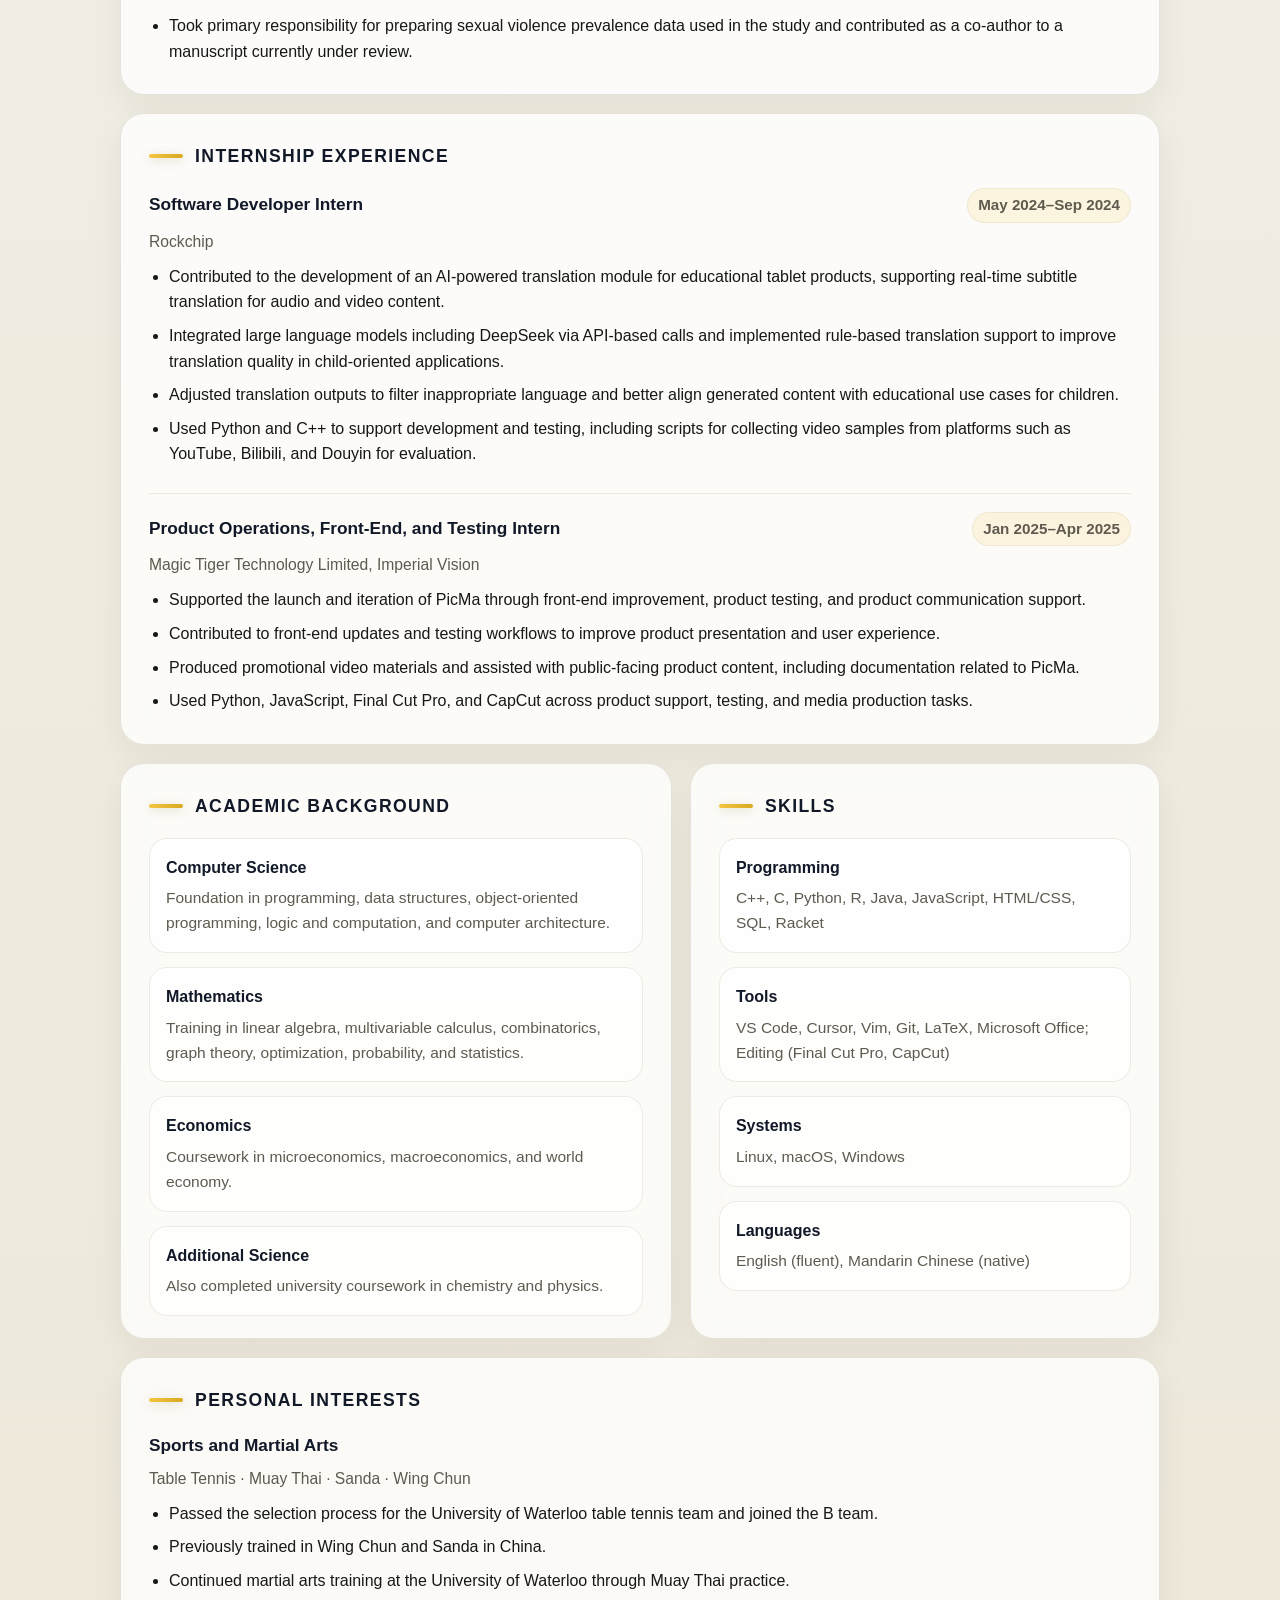
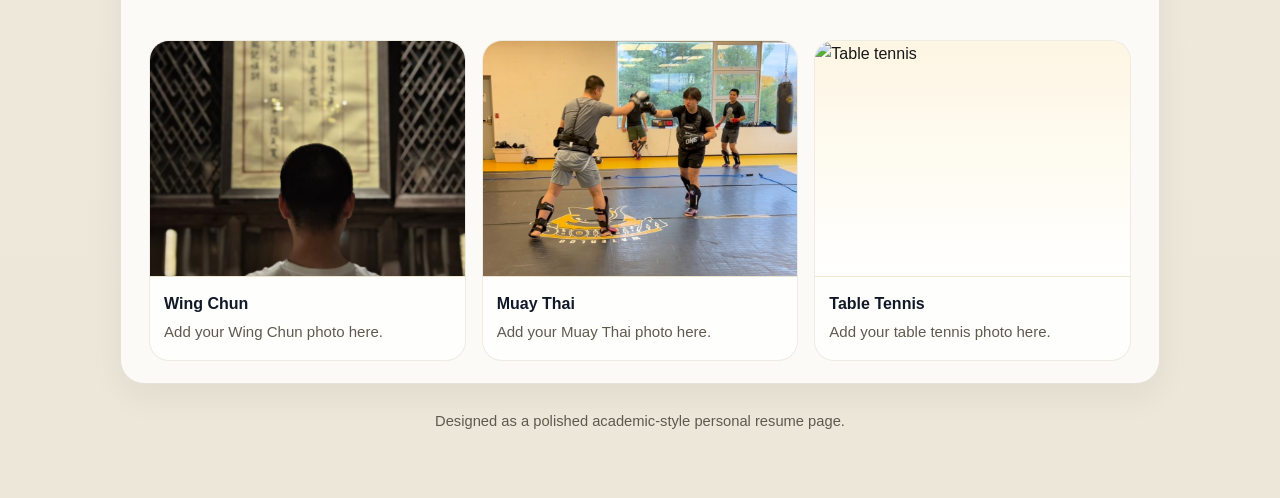
==== commit c5c5901d: "Update index.html" ====
--- a/index.html
+++ b/index.html
@@ -62,7 +62,7 @@
       margin-bottom: 18px;
       background:
         linear-gradient(180deg, rgba(255,255,255,0.82), rgba(255,255,255,0.68)),
-        url('assets/uwlogo.jpg') center/60% auto no-repeat,
+        url('uwlogo.jpg') center/60% auto no-repeat,
         rgba(255,255,255,0.6);
       border: 1px solid rgba(107,83,22,0.12);
       box-shadow: 0 12px 30px rgba(41, 33, 14, 0.08);
@@ -461,7 +461,7 @@
         </div>
         <div class="hero-photo-wrap">
           <div class="hero-photo-card">
-            <img class="hero-photo" src="assets/personpic.jpg" alt="Canran Bruce Lin profile photo" />
+            <img class="hero-photo" src="personpic.jpg" alt="Canran Bruce Lin profile photo" />
             <div class="hero-photo-note" data-i18n="photoNote">Replace with your GitHub image</div>
           </div>
         </div>
@@ -613,21 +613,21 @@
       </div>
       <div class="personal-gallery">
         <div class="gallery-card">
-          <img class="gallery-image" src="assets/yc.jpg" alt="Wing Chun training" />
+          <img class="gallery-image" src="yc.jpg" alt="Wing Chun training" />
           <div class="gallery-body">
             <div class="gallery-title" data-i18n="gallery1Title">Wing Chun</div>
             <div class="gallery-text" data-i18n="gallery1Text">Add your Wing Chun photo here.</div>
           </div>
         </div>
         <div class="gallery-card">
-          <img class="gallery-image" src="assets/thai.jpg" alt="Muay Thai training" />
+          <img class="gallery-image" src="thai.jpg" alt="Muay Thai training" />
           <div class="gallery-body">
             <div class="gallery-title" data-i18n="gallery2Title">Muay Thai</div>
             <div class="gallery-text" data-i18n="gallery2Text">Add your Muay Thai photo here.</div>
           </div>
         </div>
         <div class="gallery-card">
-          <img class="gallery-image" src="assets/tt.jpg" alt="Table tennis" />
+          <img class="gallery-image" src="tt.jpg" alt="Table tennis" />
           <div class="gallery-body">
             <div class="gallery-title" data-i18n="gallery3Title">Table Tennis</div>
             <div class="gallery-text" data-i18n="gallery3Text">Add your table tennis photo here.</div>
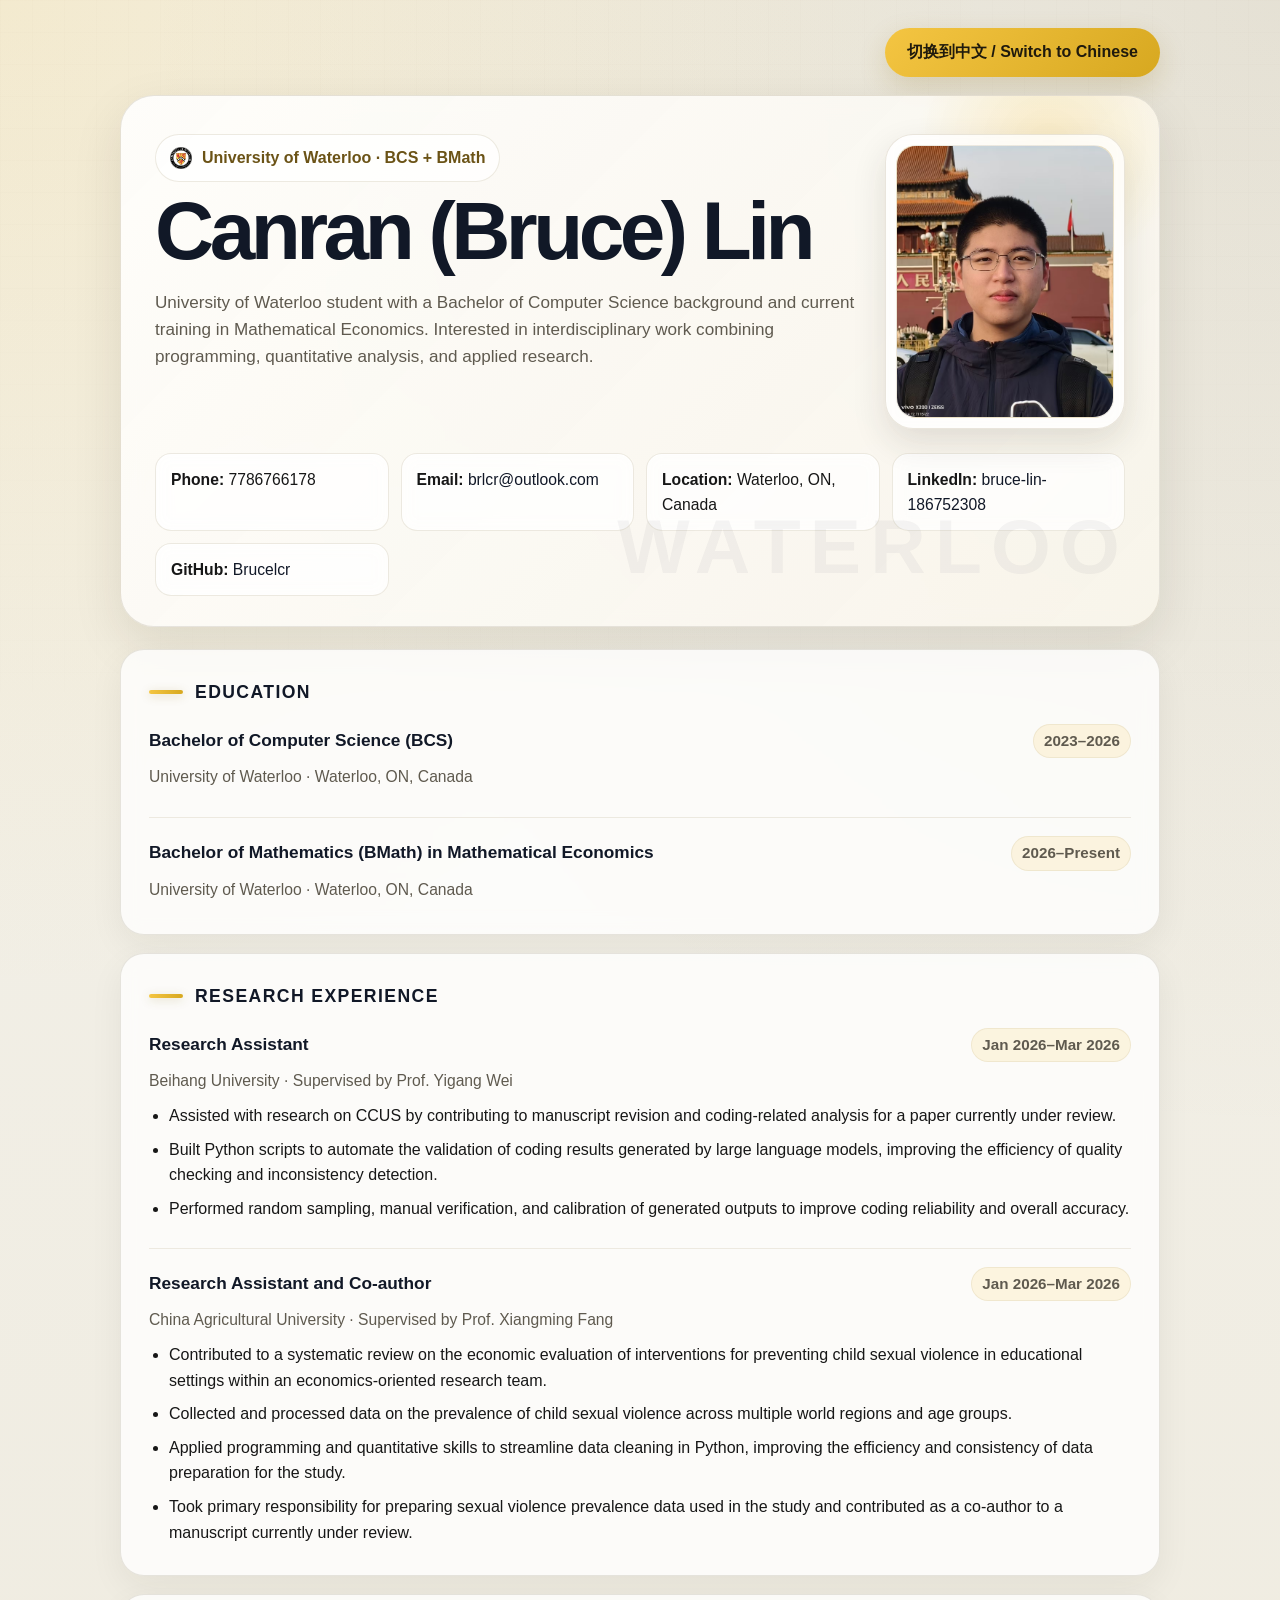
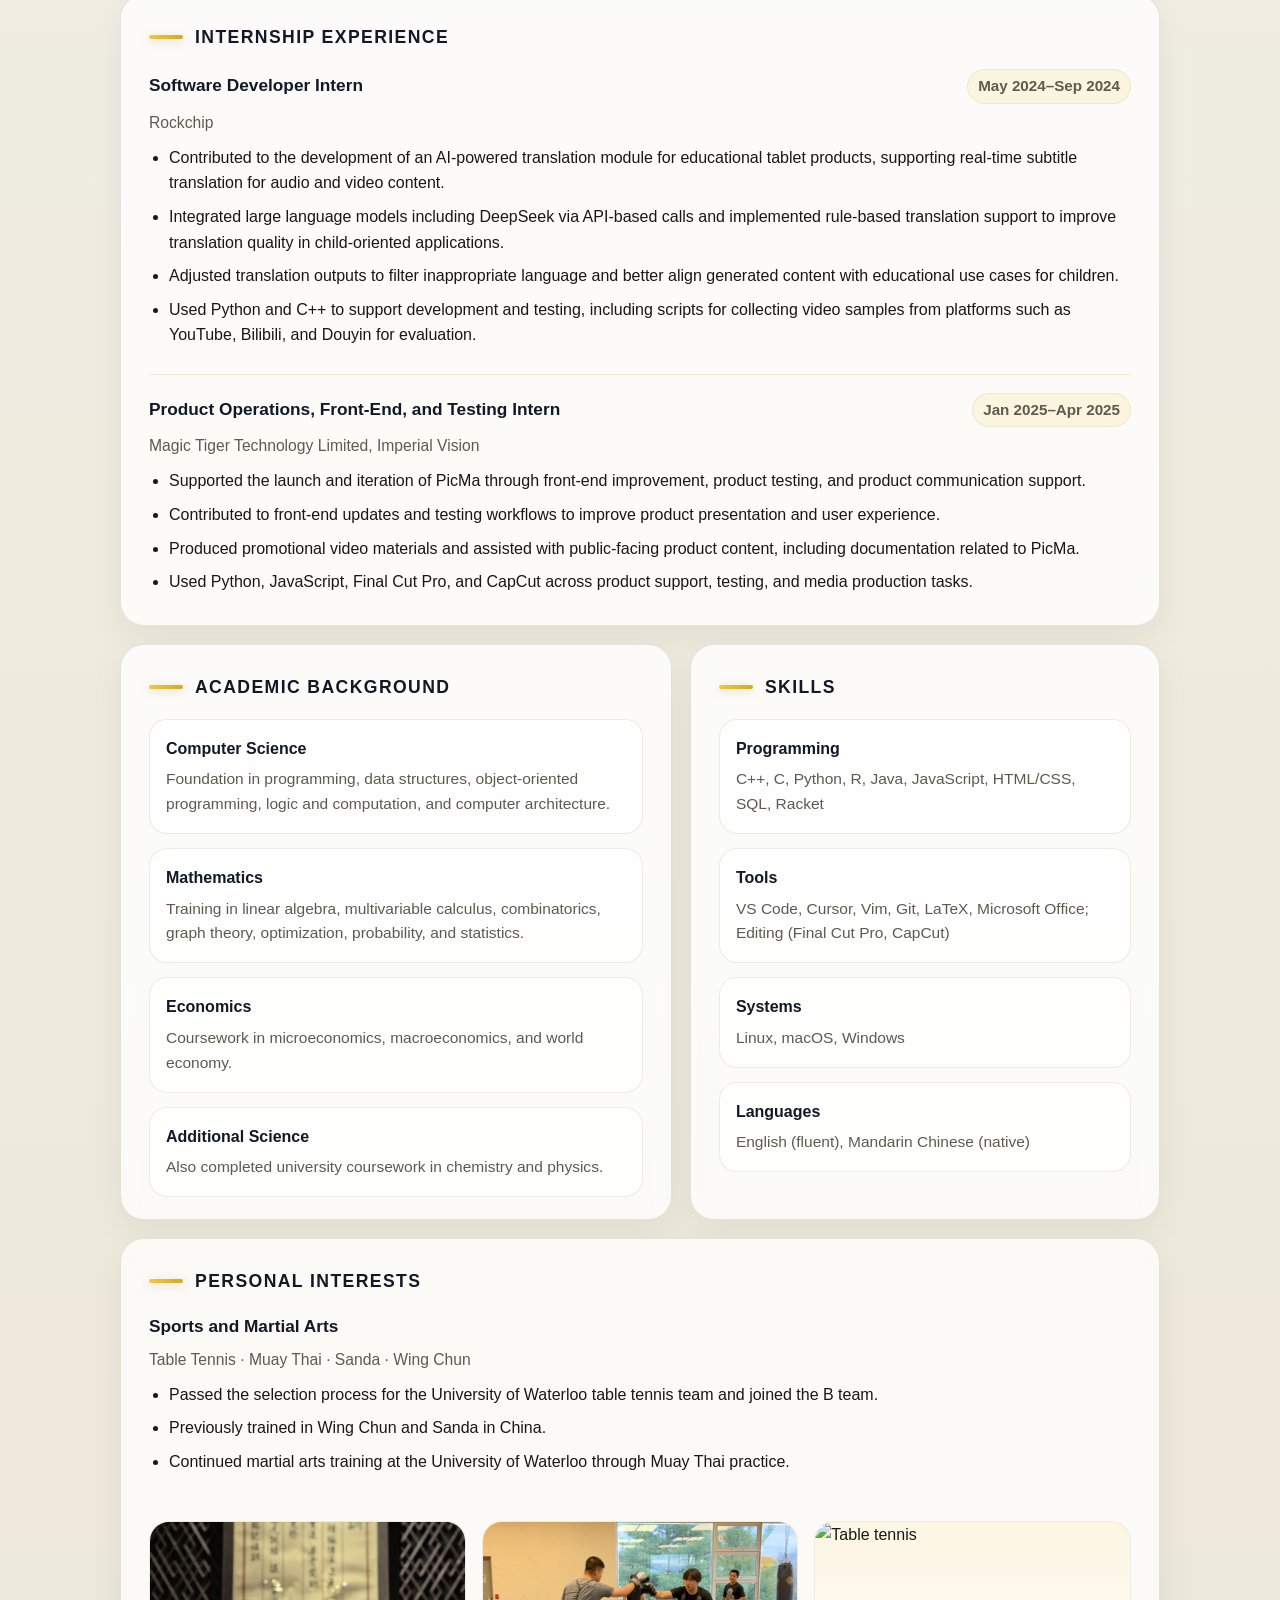
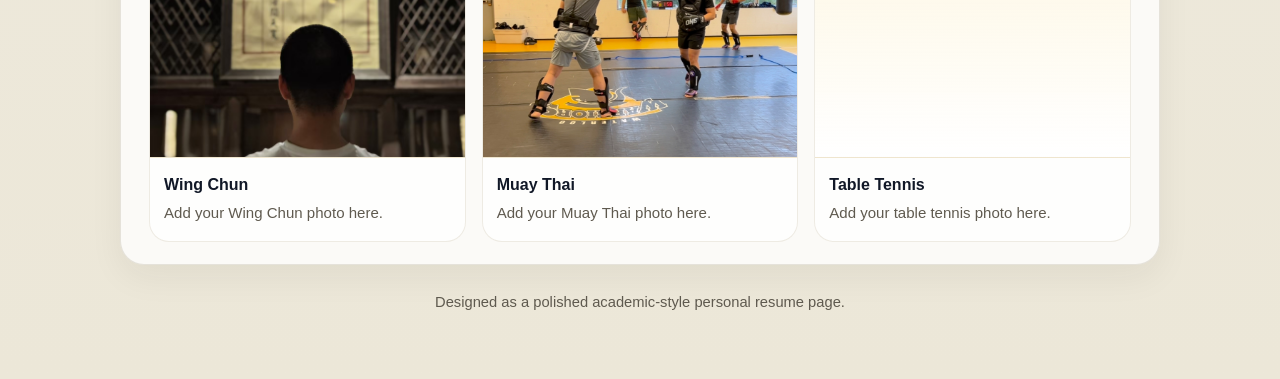
==== commit e5b96225: "Update index.html" ====
--- a/index.html
+++ b/index.html
@@ -55,38 +55,6 @@
       padding: 28px 20px 64px;
     }
 
-    .hero-banner {
-      position: relative;
-      overflow: hidden;
-      border-radius: 30px;
-      margin-bottom: 18px;
-      background:
-        linear-gradient(180deg, rgba(255,255,255,0.82), rgba(255,255,255,0.68)),
-        url('uwlogo.jpg') center/60% auto no-repeat,
-        rgba(255,255,255,0.6);
-      border: 1px solid rgba(107,83,22,0.12);
-      box-shadow: 0 12px 30px rgba(41, 33, 14, 0.08);
-      min-height: 112px;
-    }
-
-    .hero-banner::before {
-      content: "";
-      position: absolute;
-      inset: 0;
-      background: linear-gradient(90deg, rgba(243,241,234,0.88) 0%, rgba(243,241,234,0.45) 35%, rgba(243,241,234,0.32) 65%, rgba(243,241,234,0.8) 100%);
-      pointer-events: none;
-    }
-
-    .hero-banner-inner {
-      position: relative;
-      z-index: 1;
-      min-height: 112px;
-      display: flex;
-      align-items: flex-start;
-      justify-content: flex-end;
-      padding: 14px 18px;
-    }
-
     .topbar {
       display: flex;
       justify-content: flex-end;
@@ -194,14 +162,7 @@
       border: 1px solid rgba(107,83,22,0.12);
     }
 
-    .hero-photo-note {
-      margin-top: 10px;
-      text-align: center;
-      font-size: 0.86rem;
-      color: var(--muted);
-      font-weight: 600;
-      letter-spacing: 0.03em;
-    }
+    
 
     .hero-badge {
       flex-shrink: 0;
@@ -217,13 +178,12 @@
       box-shadow: inset 0 1px 0 rgba(255,255,255,0.8);
     }
 
-    .shield {
-      width: 20px;
-      height: 24px;
-      background: linear-gradient(180deg, var(--uw-gold), var(--uw-gold-deep));
-      clip-path: polygon(50% 0%, 92% 14%, 92% 56%, 50% 100%, 8% 56%, 8% 14%);
-      border: 1px solid rgba(0,0,0,0.12);
-      box-shadow: 0 4px 12px rgba(140,109,20,0.22);
+    .uw-crest {
+      width: 22px;
+      height: 26px;
+      object-fit: contain;
+      display: block;
+      flex-shrink: 0;
     }
 
     h1 {
@@ -422,8 +382,6 @@
       .hero, .section { padding: 22px 18px; border-radius: 20px; }
       .two-col { grid-template-columns: 1fr; }
       .personal-gallery { grid-template-columns: 1fr; }
-      .hero-banner { min-height: 92px; border-radius: 20px; background-size: 82% auto; }
-      .hero-banner-inner { min-height: 92px; padding: 10px 12px; justify-content: center; align-items: flex-start; }
       .entry-header { align-items: flex-start; }
       .hero::after { right: 16px; bottom: 10px; }
       .hero-top { flex-direction: column; align-items: flex-start; }
@@ -438,19 +396,15 @@
 <body>
   <div class="background-grid"></div>
   <main class="container">
-    <section class="hero-banner">
-      <div class="hero-banner-inner">
-        <div class="topbar">
-          <button id="langToggle" class="lang-btn">切换到中文 / Switch to Chinese</button>
-        </div>
-      </div>
-    </section>
+    <div class="topbar">
+      <button id="langToggle" class="lang-btn">切换到中文 / Switch to Chinese</button>
+    </div>
 
     <section class="hero">
       <div class="hero-top">
         <div class="hero-text">
           <div class="hero-badge">
-            <span class="shield"></span>
+            <img class="uw-crest" src="uwicon.png" alt="University of Waterloo crest" />
             <span data-i18n="heroBadge">University of Waterloo · BCS + BMath</span>
           </div>
           <h1 id="heroName">Canran (Bruce) Lin</h1>
@@ -462,7 +416,6 @@
         <div class="hero-photo-wrap">
           <div class="hero-photo-card">
             <img class="hero-photo" src="personpic.jpg" alt="Canran Bruce Lin profile photo" />
-            <div class="hero-photo-note" data-i18n="photoNote">Replace with your GitHub image</div>
           </div>
         </div>
       </div>
@@ -645,7 +598,6 @@
         heroName: 'Canran (Bruce) Lin',
         heroBadge: 'University of Waterloo · BCS + BMath',
         heroSubtitle: 'University of Waterloo student with a Bachelor of Computer Science background and current training in Mathematical Economics. Interested in interdisciplinary work combining programming, quantitative analysis, and applied research.',
-        photoNote: 'Replace with your GitHub image',
         phoneLabel: 'Phone:',
         emailLabel: 'Email:',
         locationLabel: 'Location:',
@@ -712,7 +664,6 @@
         heroName: '林灿然',
         heroBadge: '滑铁卢大学 · BCS + BMath',
         heroSubtitle: '现就读于滑铁卢大学，具有计算机科学学位背景，并正在接受数理经济方向训练。关注编程、定量分析与应用研究相结合的跨学科工作。',
-        photoNote: '上传图片后这里会显示头像',
         phoneLabel: '电话：',
         emailLabel: '邮箱：',
         locationLabel: '地点：',
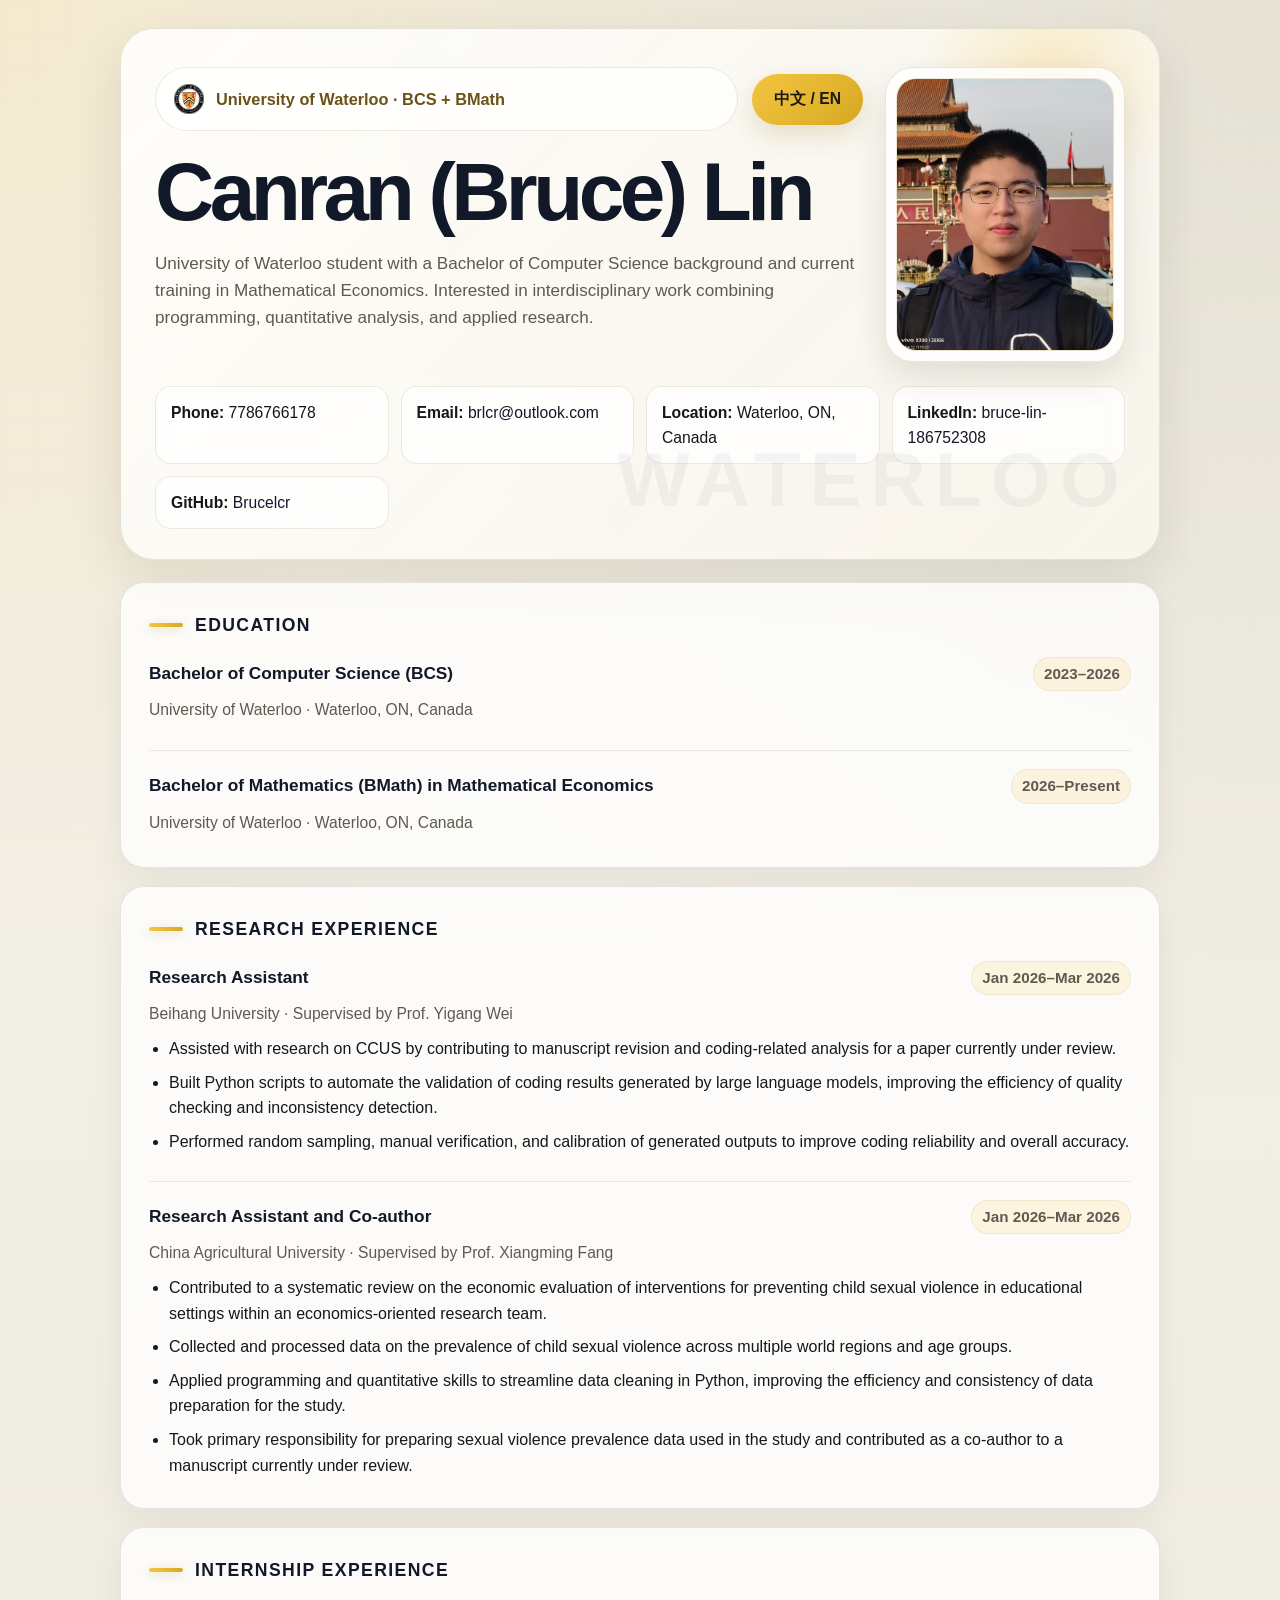
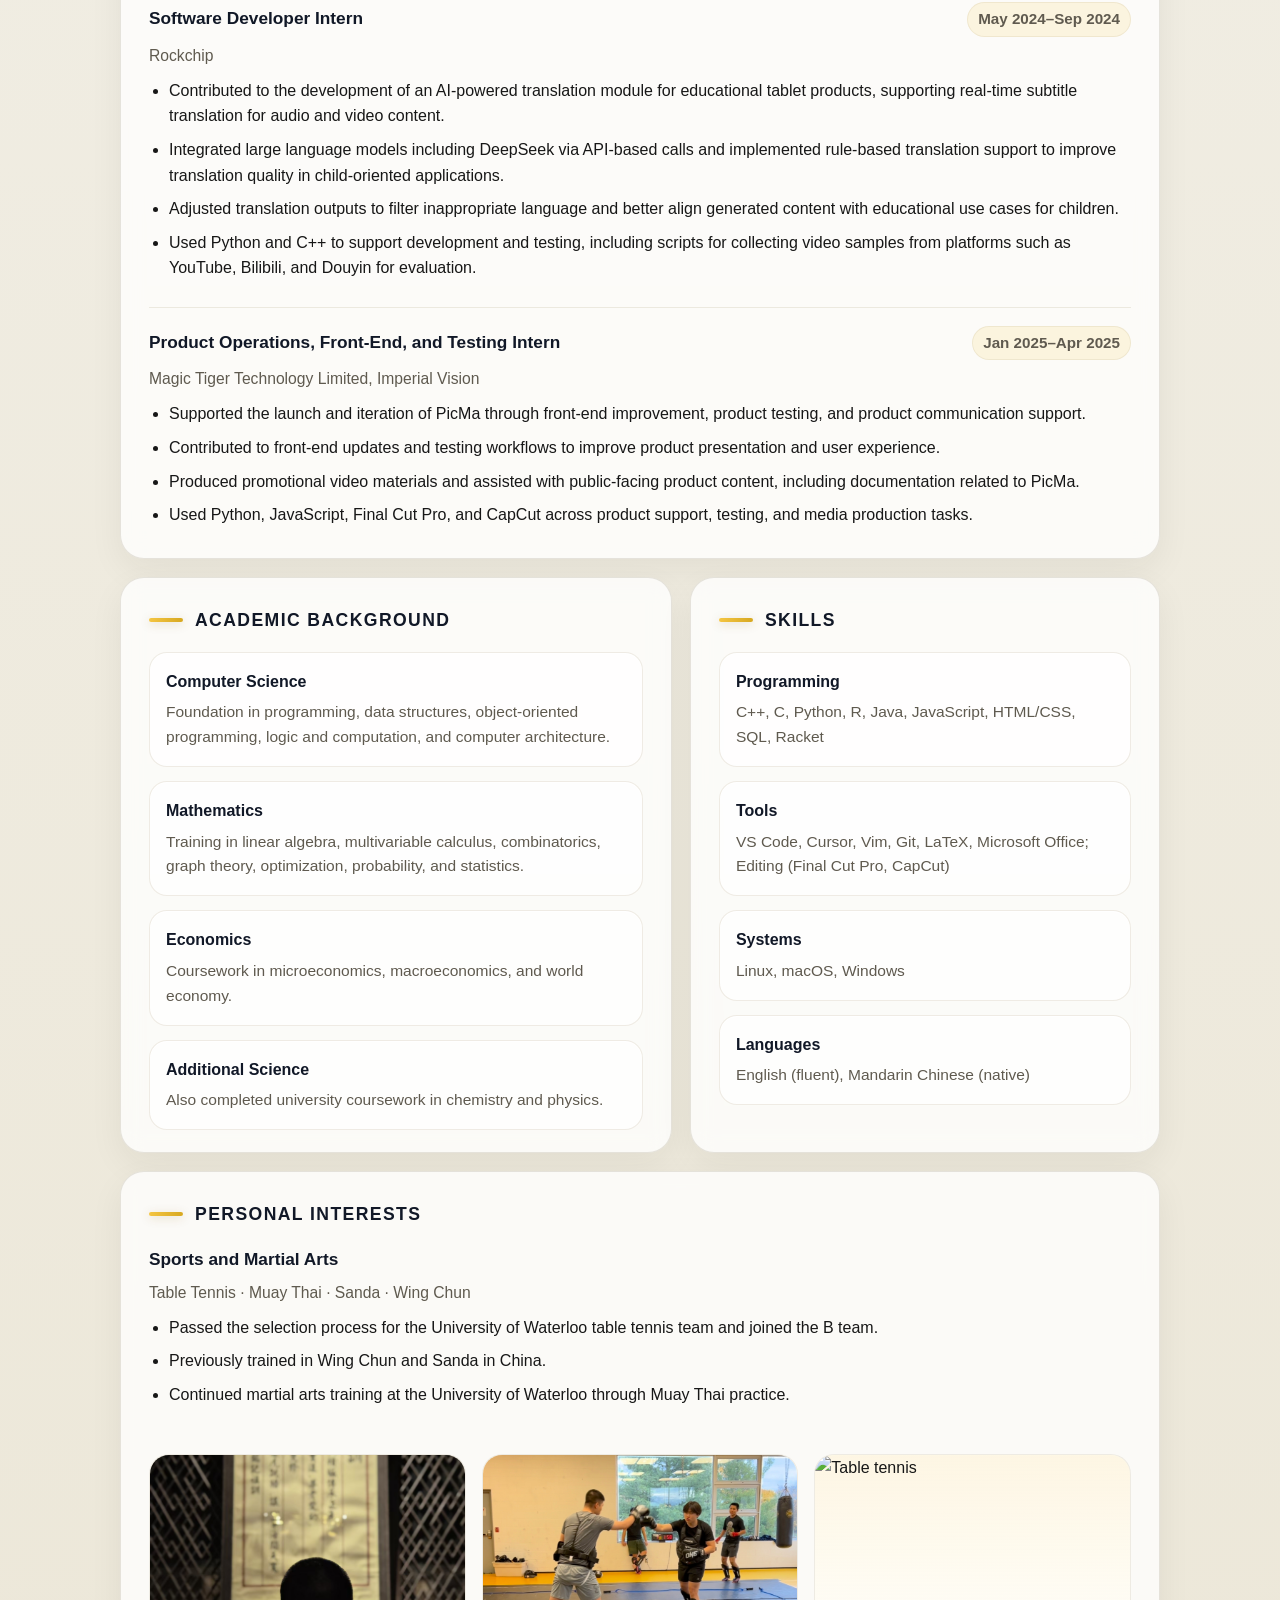
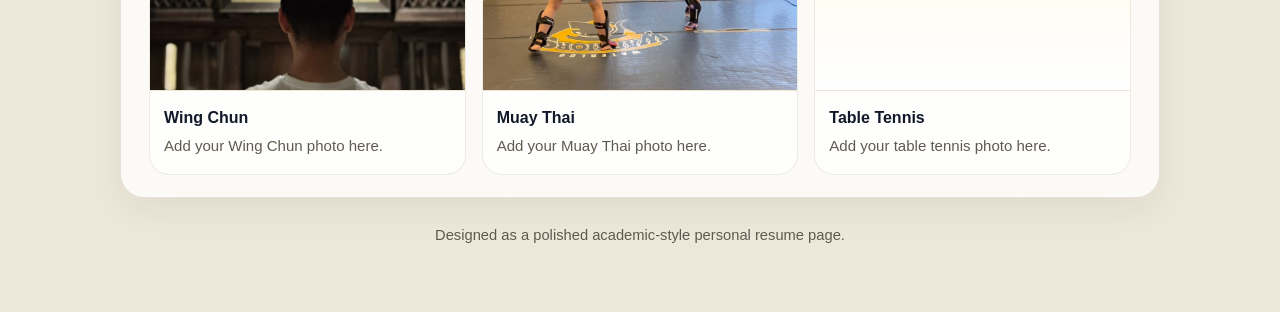
==== commit 2be84ddc: "Update index.html" ====
--- a/index.html
+++ b/index.html
@@ -56,12 +56,16 @@
     }
 
     .topbar {
+      display: none;
+    }
+
+    .hero-badge-row {
       display: flex;
-      justify-content: flex-end;
       align-items: center;
-      margin-bottom: 18px;
-      gap: 12px;
+      justify-content: space-between;
+      gap: 14px;
       flex-wrap: wrap;
+      margin-bottom: 8px;
     }
 
     .lang-btn {
@@ -69,13 +73,15 @@
       background: linear-gradient(135deg, var(--uw-gold) 0%, var(--uw-gold-deep) 100%);
       color: #1f1a0d;
       font-weight: 800;
-      font-size: 1rem;
-      padding: 14px 22px;
+      font-size: 0.98rem;
+      padding: 15px 22px;
       border-radius: 999px;
       cursor: pointer;
       box-shadow: 0 10px 28px rgba(140, 109, 20, 0.2);
       transition: transform 0.2s ease, box-shadow 0.2s ease;
       backdrop-filter: blur(8px);
+      white-space: nowrap;
+      flex-shrink: 0;
     }
 
     .lang-btn:hover {
@@ -165,29 +171,31 @@
     
 
     .hero-badge {
-      flex-shrink: 0;
+      flex: 1 1 420px;
       display: inline-flex;
       align-items: center;
-      gap: 10px;
-      padding: 10px 14px;
-      background: rgba(255,255,255,0.72);
+      gap: 12px;
+      padding: 14px 18px;
+      background: rgba(255,255,255,0.78);
       border: 1px solid rgba(107,83,22,0.12);
       border-radius: 999px;
       color: var(--accent);
-      font-weight: 700;
-      box-shadow: inset 0 1px 0 rgba(255,255,255,0.8);
+      font-weight: 800;
+      font-size: 1.02rem;
+      box-shadow: inset 0 1px 0 rgba(255,255,255,0.85);
+      min-height: 62px;
     }
 
     .uw-crest {
-      width: 22px;
-      height: 26px;
+      width: 30px;
+      height: 34px;
       object-fit: contain;
       display: block;
       flex-shrink: 0;
     }
 
     h1 {
-      margin: 10px 0 0;
+      margin: 22px 0 0;
       font-size: clamp(2.8rem, 6.4vw, 5.6rem);
       line-height: 0.96;
       letter-spacing: -0.055em;
@@ -385,10 +393,11 @@
       .entry-header { align-items: flex-start; }
       .hero::after { right: 16px; bottom: 10px; }
       .hero-top { flex-direction: column; align-items: flex-start; }
+      .hero-badge-row { flex-direction: column; align-items: stretch; }
+      .hero-badge { width: 100%; min-height: 58px; }
       .hero-photo-wrap { width: 100%; justify-content: center; }
       .hero-photo-card { width: min(260px, 100%); }
-      .topbar { justify-content: center; margin-bottom: 0; }
-      .lang-btn { width: 100%; max-width: 280px; }
+      .lang-btn { width: 100%; max-width: none; }
     }
     }
   </style>
@@ -396,16 +405,15 @@
 <body>
   <div class="background-grid"></div>
   <main class="container">
-    <div class="topbar">
-      <button id="langToggle" class="lang-btn">切换到中文 / Switch to Chinese</button>
-    </div>
-
     <section class="hero">
       <div class="hero-top">
         <div class="hero-text">
-          <div class="hero-badge">
-            <img class="uw-crest" src="uwicon.png" alt="University of Waterloo crest" />
-            <span data-i18n="heroBadge">University of Waterloo · BCS + BMath</span>
+          <div class="hero-badge-row">
+            <div class="hero-badge">
+              <img class="uw-crest" src="uwicon.png" alt="University of Waterloo crest" />
+              <span data-i18n="heroBadge">University of Waterloo · BCS + BMath</span>
+            </div>
+            <button id="langToggle" class="lang-btn">中文 / EN</button>
           </div>
           <h1 id="heroName">Canran (Bruce) Lin</h1>
           <p class="subtitle" data-i18n="heroSubtitle">
@@ -743,7 +751,7 @@
         heroName.textContent = translations[lang].heroName;
       }
       const btn = document.getElementById('langToggle');
-      btn.textContent = lang === 'en' ? '切换到中文 / Switch to Chinese' : 'Switch to English / 切换到英文';
+      btn.textContent = lang === 'en' ? '中文 / EN' : 'EN / 中文';
       document.documentElement.lang = lang === 'en' ? 'en' : 'zh-CN';
     };
 
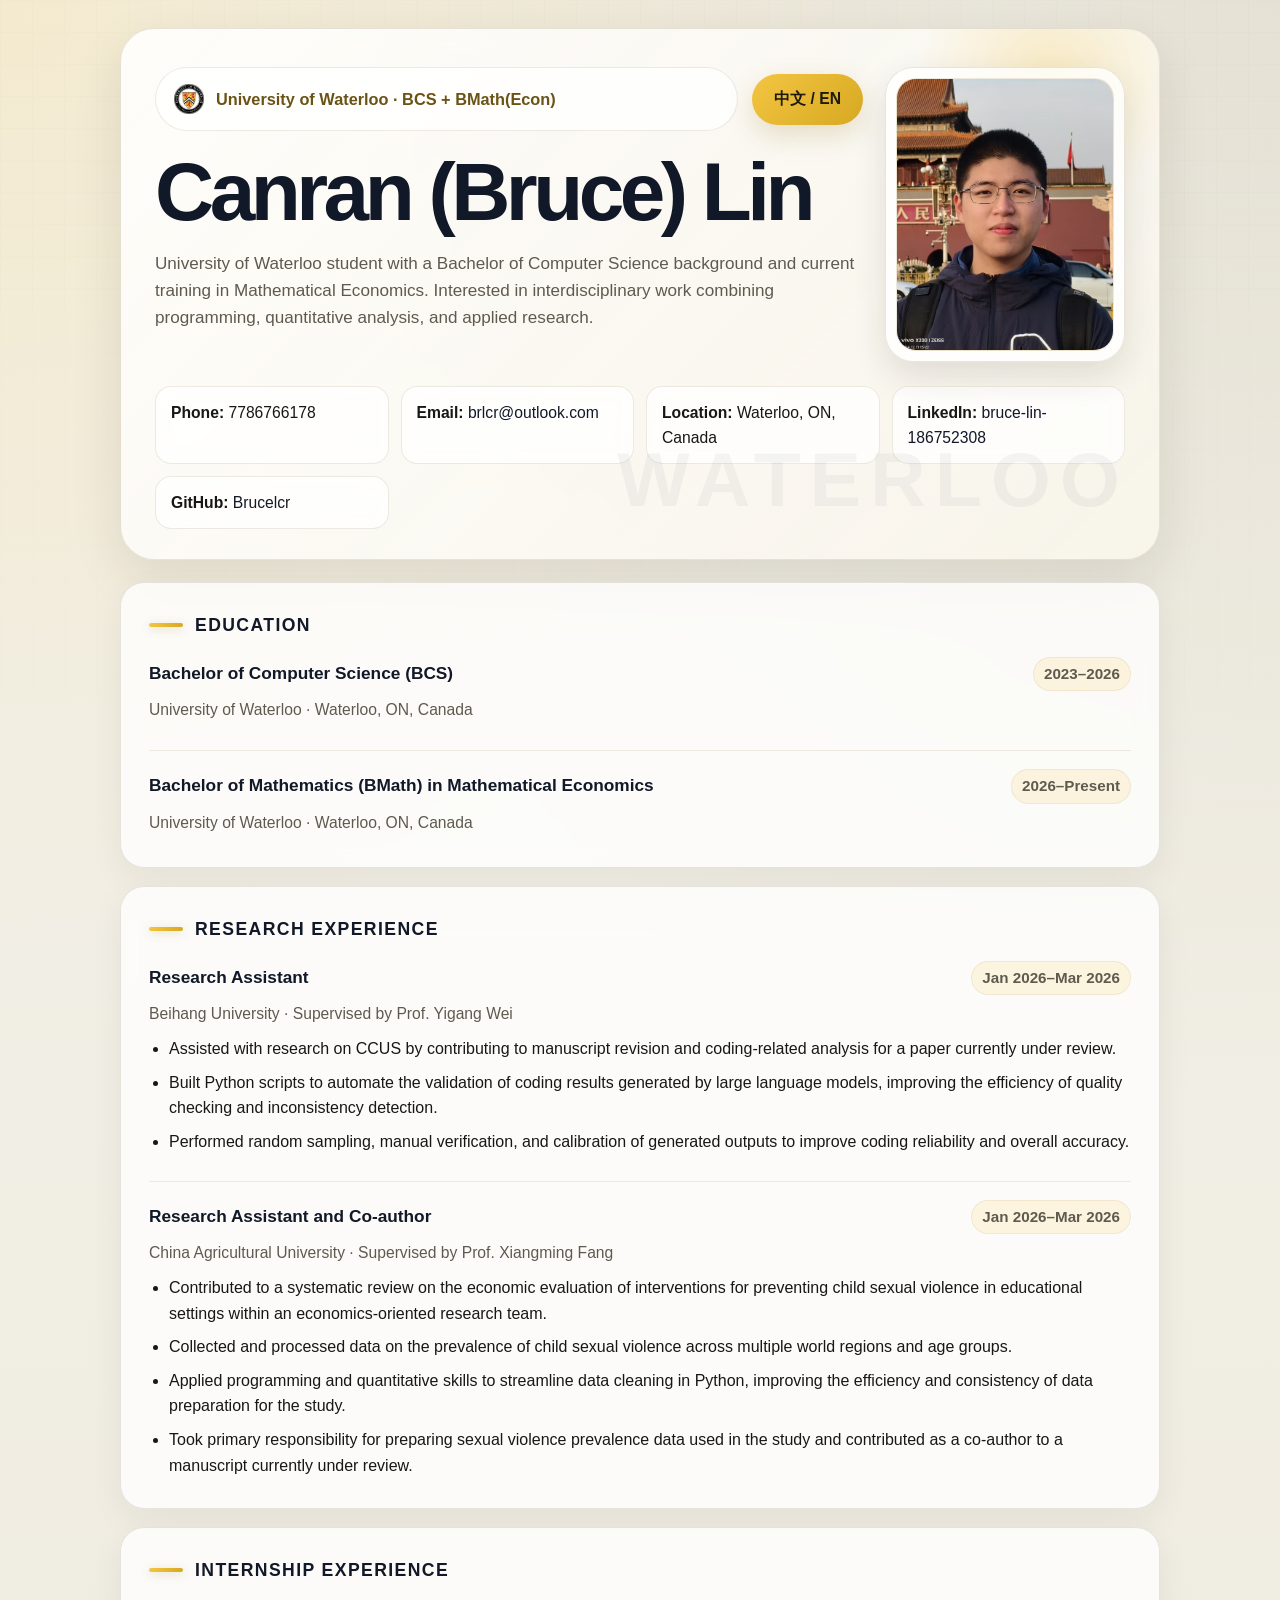
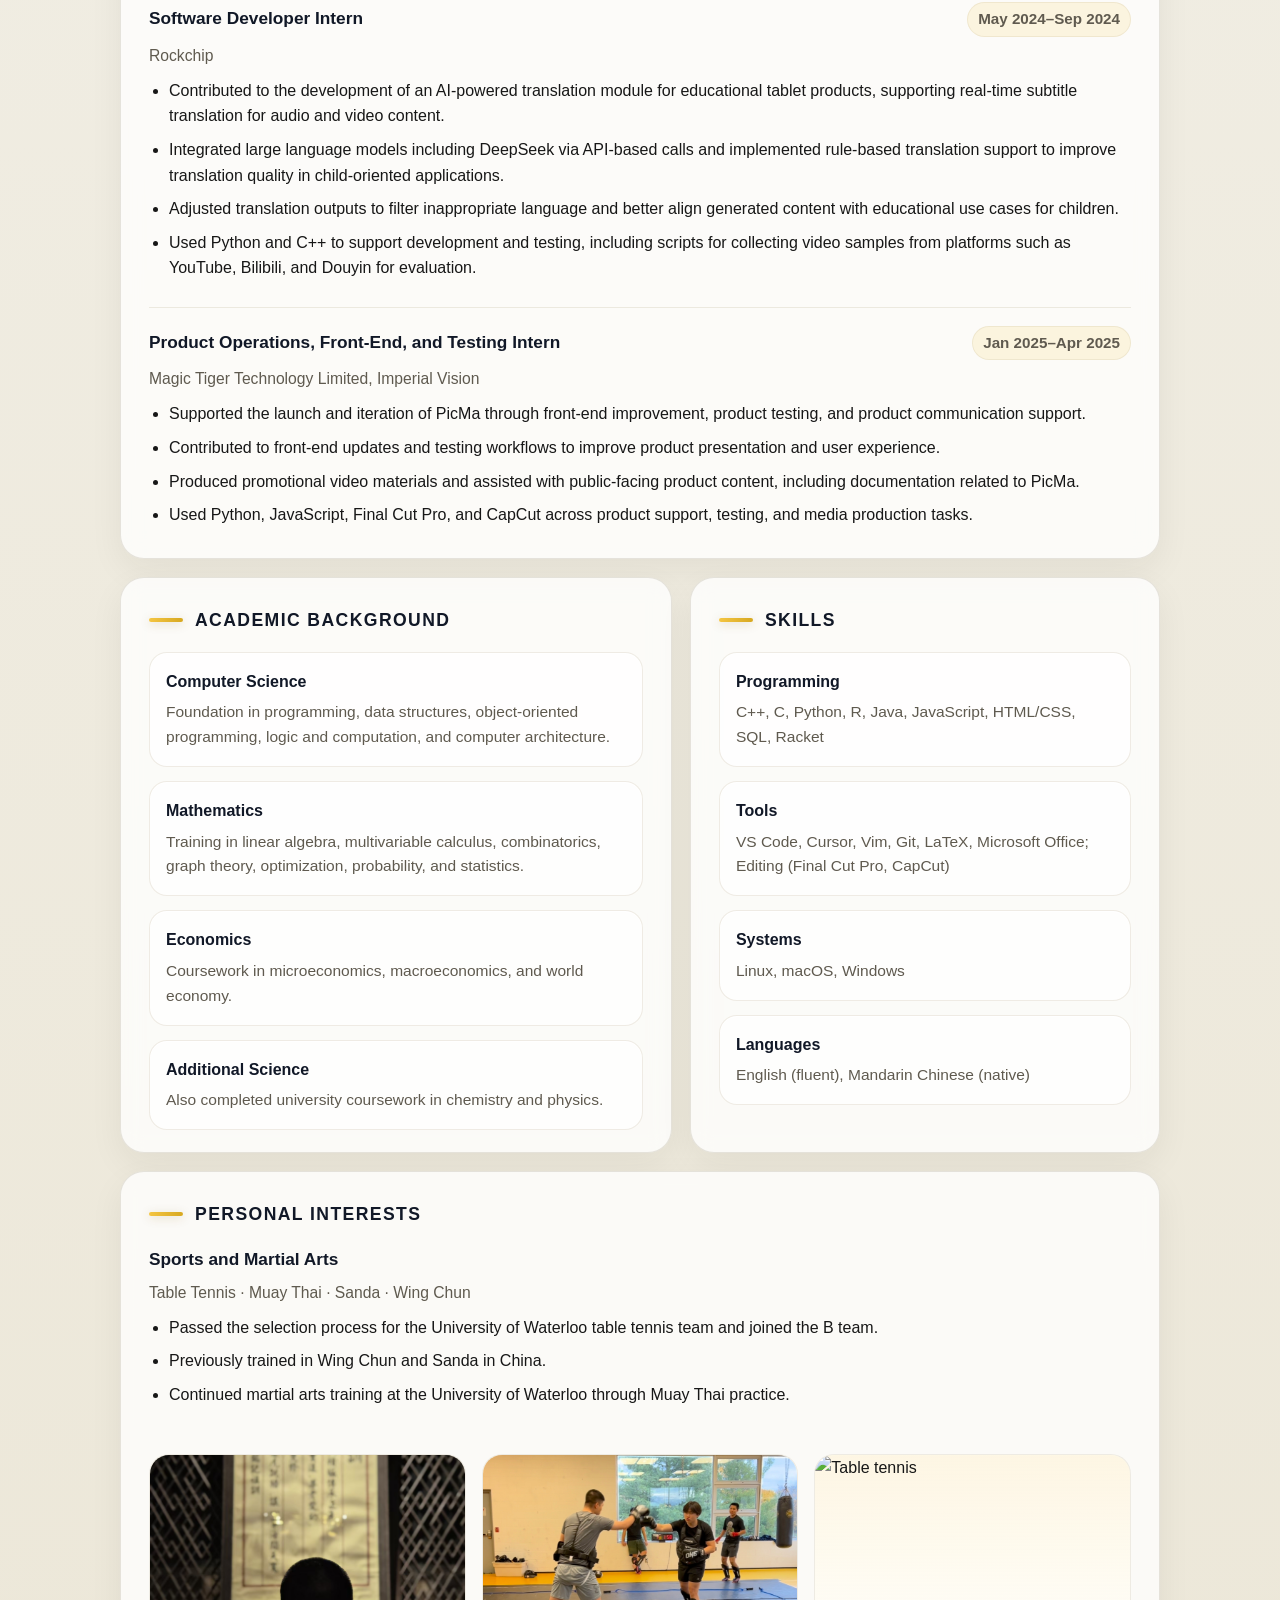
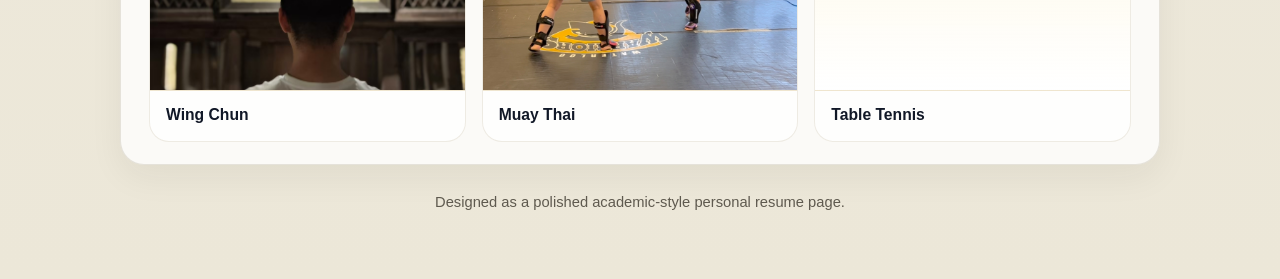
==== commit b9b95268: "Update index.html" ====
--- a/index.html
+++ b/index.html
@@ -364,18 +364,14 @@
     }
 
     .gallery-body {
-      padding: 14px 14px 16px;
+      padding: 14px 16px 16px;
     }
 
     .gallery-title {
       font-weight: 800;
       color: var(--accent-2);
-      margin-bottom: 4px;
-    }
-
-    .gallery-text {
-      color: var(--muted);
-      font-size: 0.94rem;
+      font-size: 0.98rem;
+      line-height: 1.3;
     }
 
     .footer-note {
@@ -386,19 +382,52 @@
     }
 
     @media (max-width: 820px) {
-      .container { padding: 18px 14px 42px; }
-      .hero, .section { padding: 22px 18px; border-radius: 20px; }
+      .container { padding: 14px 12px 36px; }
+      .hero, .section { padding: 18px 16px 20px; border-radius: 20px; }
       .two-col { grid-template-columns: 1fr; }
       .personal-gallery { grid-template-columns: 1fr; }
       .entry-header { align-items: flex-start; }
-      .hero::after { right: 16px; bottom: 10px; }
-      .hero-top { flex-direction: column; align-items: flex-start; }
-      .hero-badge-row { flex-direction: column; align-items: stretch; }
-      .hero-badge { width: 100%; min-height: 58px; }
+      .hero::after { display: none; }
+      .hero::before { width: 180px; height: 180px; top: -40px; right: -30px; }
+      .hero-top { flex-direction: column; align-items: stretch; gap: 16px; }
+      .hero-text { min-width: 0; }
+      .hero-badge-row {
+        flex-direction: row;
+        align-items: center;
+        justify-content: space-between;
+        gap: 10px;
+        flex-wrap: nowrap;
+        margin-bottom: 4px;
+      }
+      .hero-badge {
+        flex: 1 1 auto;
+        min-height: 0;
+        padding: 10px 12px;
+        font-size: 0.88rem;
+        gap: 8px;
+      }
+      .uw-crest { width: 22px; height: 24px; }
+      .lang-btn {
+        width: auto;
+        max-width: none;
+        padding: 10px 14px;
+        font-size: 0.9rem;
+        flex: 0 0 auto;
+      }
+      h1 {
+        margin: 14px 0 0;
+        font-size: clamp(2.35rem, 12vw, 3.8rem);
+        line-height: 0.95;
+      }
+      .subtitle {
+        margin-top: 12px;
+        font-size: 0.98rem;
+      }
       .hero-photo-wrap { width: 100%; justify-content: center; }
-      .hero-photo-card { width: min(260px, 100%); }
-      .lang-btn { width: 100%; max-width: none; }
-    }
+      .hero-photo-card { width: min(220px, 100%); padding: 8px; border-radius: 22px; }
+      .hero-photo { border-radius: 16px; }
+      .contact-grid { grid-template-columns: 1fr; margin-top: 18px; }
+      .contact-item { padding: 12px 14px; font-size: 0.95rem; }
     }
   </style>
 </head>
@@ -411,7 +440,7 @@
           <div class="hero-badge-row">
             <div class="hero-badge">
               <img class="uw-crest" src="uwicon.png" alt="University of Waterloo crest" />
-              <span data-i18n="heroBadge">University of Waterloo · BCS + BMath</span>
+              <span data-i18n="heroBadge">University of Waterloo · BCS + BMath(Econ)</span>
             </div>
             <button id="langToggle" class="lang-btn">中文 / EN</button>
           </div>
@@ -490,7 +519,7 @@
           <div class="entry-title" data-i18n="i1Role">Software Developer Intern</div>
           <div class="entry-meta">May 2024–Sep 2024</div>
         </div>
-        <div class="entry-subtitle">Rockchip</div>
+        <div class="entry-subtitle" data-i18n="i1Org">Rockchip</div>
         <ul>
           <li data-i18n="i1b1">Contributed to the development of an AI-powered translation module for educational tablet products, supporting real-time subtitle translation for audio and video content.</li>
           <li data-i18n="i1b2">Integrated large language models including DeepSeek via API-based calls and implemented rule-based translation support to improve translation quality in child-oriented applications.</li>
@@ -576,22 +605,19 @@
         <div class="gallery-card">
           <img class="gallery-image" src="yc.jpg" alt="Wing Chun training" />
           <div class="gallery-body">
-            <div class="gallery-title" data-i18n="gallery1Title">Wing Chun</div>
-            <div class="gallery-text" data-i18n="gallery1Text">Add your Wing Chun photo here.</div>
+            <div class="gallery-title">Wing Chun</div>
           </div>
         </div>
         <div class="gallery-card">
           <img class="gallery-image" src="thai.jpg" alt="Muay Thai training" />
           <div class="gallery-body">
-            <div class="gallery-title" data-i18n="gallery2Title">Muay Thai</div>
-            <div class="gallery-text" data-i18n="gallery2Text">Add your Muay Thai photo here.</div>
+            <div class="gallery-title">Muay Thai</div>
           </div>
         </div>
         <div class="gallery-card">
           <img class="gallery-image" src="tt.jpg" alt="Table tennis" />
           <div class="gallery-body">
-            <div class="gallery-title" data-i18n="gallery3Title">Table Tennis</div>
-            <div class="gallery-text" data-i18n="gallery3Text">Add your table tennis photo here.</div>
+            <div class="gallery-title">Table Tennis</div>
           </div>
         </div>
       </div>
@@ -604,7 +630,7 @@
     const translations = {
       en: {
         heroName: 'Canran (Bruce) Lin',
-        heroBadge: 'University of Waterloo · BCS + BMath',
+        heroBadge: 'University of Waterloo · BCS + BMath(Econ)',
         heroSubtitle: 'University of Waterloo student with a Bachelor of Computer Science background and current training in Mathematical Economics. Interested in interdisciplinary work combining programming, quantitative analysis, and applied research.',
         phoneLabel: 'Phone:',
         emailLabel: 'Email:',
@@ -612,7 +638,7 @@
         locationValue: 'Waterloo, ON, Canada',
         educationTitle: 'Education',
         edu1Title: 'Bachelor of Computer Science (BCS)',
-        edu2Title: 'Bachelor of Mathematics (BMath) in Mathematical Economics',
+        edu2Title: 'Bachelor of Mathematics (BMath (Econ)) in Mathematical Economics',
         uwLocation: 'University of Waterloo · Waterloo, ON, Canada',
         uwLocation2: 'University of Waterloo · Waterloo, ON, Canada',
         researchTitle: 'Research Experience',
@@ -629,6 +655,7 @@
         r2b4: 'Took primary responsibility for preparing sexual violence prevalence data used in the study and contributed as a co-author to a manuscript currently under review.',
         internTitle: 'Internship Experience',
         i1Role: 'Software Developer Intern',
+        i1Org: 'Rockchip',
         i1b1: 'Contributed to the development of an AI-powered translation module for educational tablet products, supporting real-time subtitle translation for audio and video content.',
         i1b2: 'Integrated large language models including DeepSeek via API-based calls and implemented rule-based translation support to improve translation quality in child-oriented applications.',
         i1b3: 'Adjusted translation outputs to filter inappropriate language and better align generated content with educational use cases for children.',
@@ -660,17 +687,11 @@
         personalb1: 'Passed the selection process for the University of Waterloo table tennis team and joined the B team.',
         personalb2: 'Previously trained in Wing Chun and Sanda in China.',
         personalb3: 'Continued martial arts training at the University of Waterloo through Muay Thai practice.',
-        gallery1Title: 'Wing Chun',
-        gallery1Text: 'Add your Wing Chun photo here.',
-        gallery2Title: 'Muay Thai',
-        gallery2Text: 'Add your Muay Thai photo here.',
-        gallery3Title: 'Table Tennis',
-        gallery3Text: 'Add your table tennis photo here.',
         footerNote: 'Designed as a polished academic-style personal resume page.'
       },
       zh: {
         heroName: '林灿然',
-        heroBadge: '滑铁卢大学 · BCS + BMath',
+        heroBadge: '滑铁卢大学 计算机+数理经济',
         heroSubtitle: '现就读于滑铁卢大学，具有计算机科学学位背景，并正在接受数理经济方向训练。关注编程、定量分析与应用研究相结合的跨学科工作。',
         phoneLabel: '电话：',
         emailLabel: '邮箱：',
@@ -695,6 +716,7 @@
         r2b4: '主要负责研究中所使用的性暴力发生率数据准备工作，并以联合作者身份参与一篇正在审稿中的论文。',
         internTitle: '实习经历',
         i1Role: '软件开发实习生',
+        i1Org: '瑞芯微',
         i1b1: '参与教育平板产品 AI 翻译模块开发，支持音频与视频内容的实时字幕翻译。',
         i1b2: '接入 DeepSeek 等大语言模型的 API 调用，并结合规则式翻译辅助方案，提升儿童使用场景下的翻译质量。',
         i1b3: '根据教育场景需求，对输出内容进行不良词汇过滤与表达调整。',
@@ -721,17 +743,11 @@
         languagesLabel: '语言',
         languagesText: '英语（熟练），中文（母语）',
         personalTitle: '个人兴趣',
-        personalRole: '体育与武术',
+        personalRole: '体育与搏击',
         personalSubtitle: '乒乓球 · 泰拳 · 散打 · 咏春',
         personalb1: '通过滑铁卢大学乒乓球校队选拔并加入 B 队。',
         personalb2: '曾在国内习练咏春拳与散打。',
         personalb3: '在滑铁卢大学继续进行泰拳训练。',
-        gallery1Title: '咏春',
-        gallery1Text: '这里可放你的咏春照片。',
-        gallery2Title: '泰拳',
-        gallery2Text: '这里可放你的泰拳照片。',
-        gallery3Title: '乒乓球',
-        gallery3Text: '这里可放你的乒乓球照片。',
         footerNote: '该页面为偏学术风格的个人履历展示页。'
       }
     };
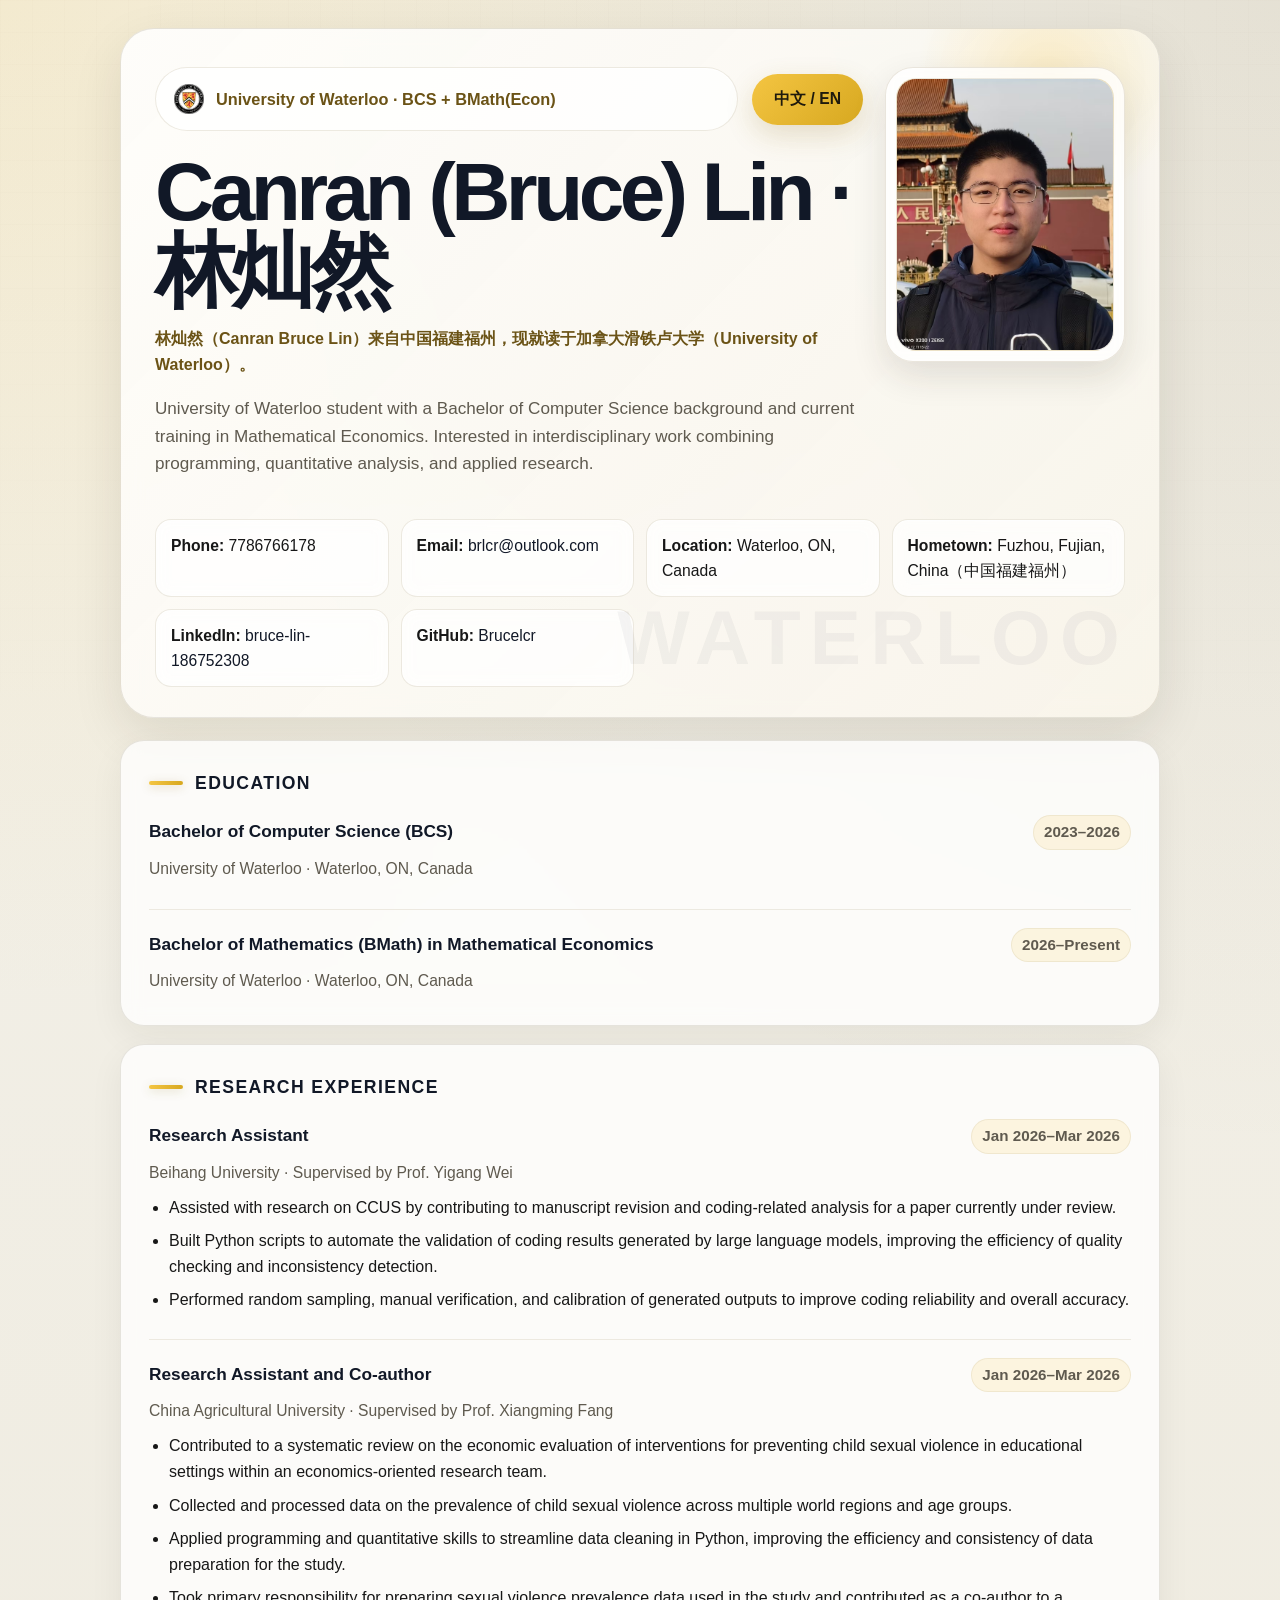
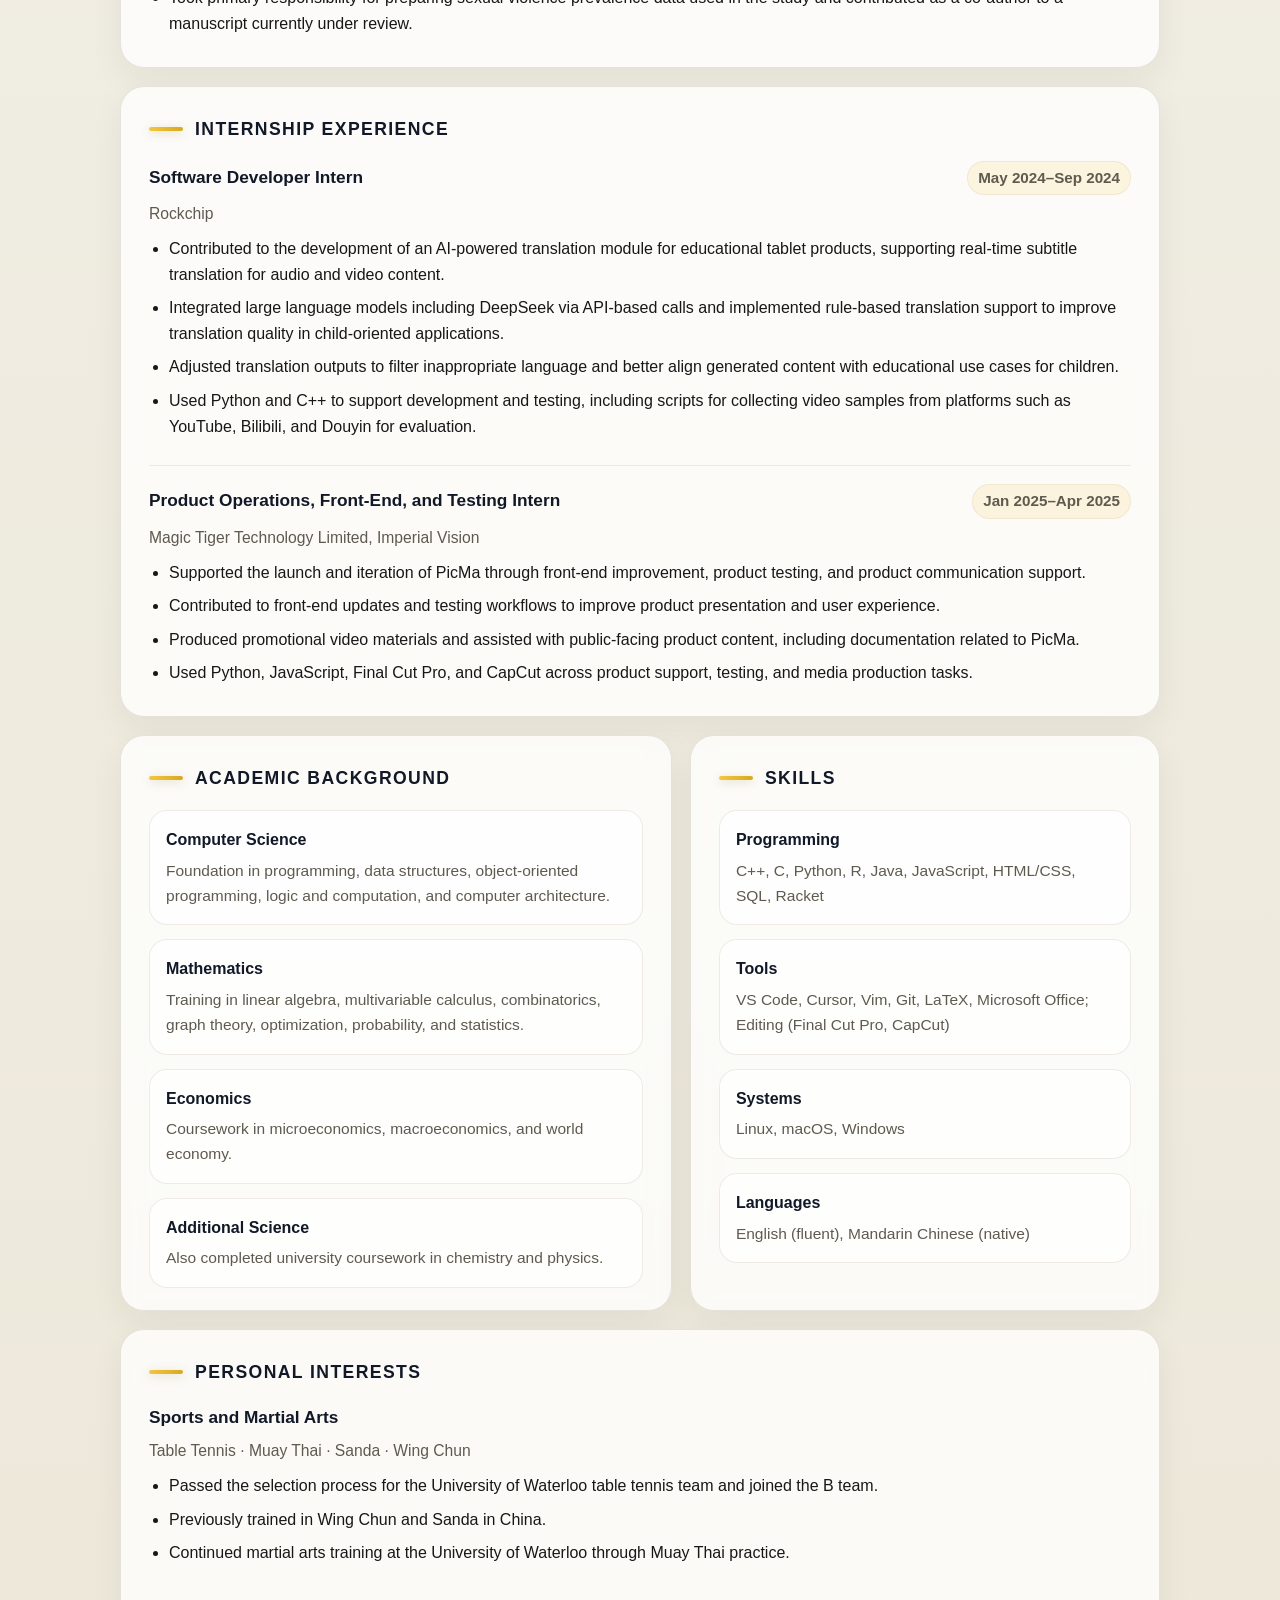
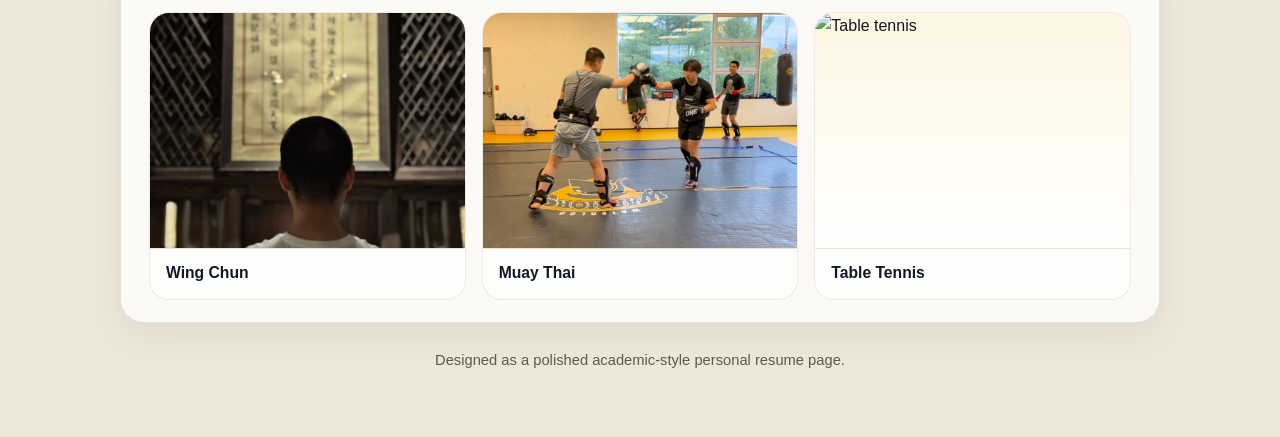
==== commit b55bcf02: "Add files via upload" ====
--- a/index.html
+++ b/index.html
@@ -3,7 +3,86 @@
 <head>
   <meta charset="UTF-8" />
   <meta name="viewport" content="width=device-width, initial-scale=1.0" />
-  <title>Canran (Bruce) Lin</title>
+  <title>林灿然（Canran Bruce Lin）｜福州 · 滑铁卢大学</title>
+  <meta name="description" content="林灿然（Canran Bruce Lin / Bruce Lin），来自中国福建福州，现就读于加拿大滑铁卢大学，学习数理经济学，具有计算机科学、编程、科研与实习背景。" />
+  <meta name="author" content="林灿然（Canran Bruce Lin）" />
+  <meta name="robots" content="index, follow, max-image-preview:large, max-snippet:-1, max-video-preview:-1" />
+  <meta name="theme-color" content="#f4c542" />
+
+  <link rel="canonical" href="https://brucelcr.github.io/" />
+  <link rel="icon" href="https://brucelcr.github.io/uwicon.png" type="image/png" />
+
+  <meta property="og:type" content="profile" />
+  <meta property="og:site_name" content="林灿然 · Canran Bruce Lin" />
+  <meta property="og:title" content="林灿然（Canran Bruce Lin）｜福州 · 滑铁卢大学" />
+  <meta property="og:description" content="林灿然来自中国福建福州，现就读于加拿大滑铁卢大学，学习数理经济学，并具有计算机科学、编程与科研背景。" />
+  <meta property="og:url" content="https://brucelcr.github.io/" />
+  <meta property="og:image" content="https://brucelcr.github.io/personpic.jpg" />
+  <meta property="og:image:alt" content="林灿然（Canran Bruce Lin）的个人照片" />
+  <meta property="og:locale" content="zh_CN" />
+  <meta property="og:locale:alternate" content="en_CA" />
+
+  <meta name="twitter:card" content="summary_large_image" />
+  <meta name="twitter:title" content="林灿然（Canran Bruce Lin）｜福州 · 滑铁卢大学" />
+  <meta name="twitter:description" content="福州人，现就读于加拿大滑铁卢大学，具有计算机科学、数理经济、编程与科研背景。" />
+  <meta name="twitter:image" content="https://brucelcr.github.io/personpic.jpg" />
+
+  <script type="application/ld+json">
+  {
+    "@context": "https://schema.org",
+    "@type": "ProfilePage",
+    "@id": "https://brucelcr.github.io/#profile-page",
+    "url": "https://brucelcr.github.io/",
+    "name": "林灿然（Canran Bruce Lin）个人主页",
+    "description": "林灿然（Canran Bruce Lin / Bruce Lin）来自中国福建福州，现就读于加拿大滑铁卢大学，学习数理经济学，并具有计算机科学、编程、科研与实习背景。",
+    "inLanguage": ["zh-CN", "en-CA"],
+    "dateModified": "2026-07-22",
+    "mainEntity": {
+      "@type": "Person",
+      "@id": "https://brucelcr.github.io/#canran-lin",
+      "name": "林灿然",
+      "alternateName": [
+        "Canran Lin",
+        "Bruce Lin",
+        "Canran Bruce Lin",
+        "Canran (Bruce) Lin"
+      ],
+      "url": "https://brucelcr.github.io/",
+      "image": "https://brucelcr.github.io/personpic.jpg",
+      "description": "来自中国福建福州的滑铁卢大学学生，学习数理经济学，具有计算机科学、定量分析、编程与应用研究背景。",
+      "affiliation": {
+        "@type": "CollegeOrUniversity",
+        "name": "University of Waterloo",
+        "alternateName": "滑铁卢大学",
+        "url": "https://uwaterloo.ca/"
+      },
+      "sameAs": [
+        "https://github.com/Brucelcr",
+        "https://www.linkedin.com/in/bruce-lin-186752308/"
+      ],
+      "knowsLanguage": ["Chinese", "English"],
+      "knowsAbout": [
+        "Computer Science",
+        "Mathematical Economics",
+        "Programming",
+        "Quantitative Analysis",
+        "Applied Research"
+      ],
+      "additionalProperty": [
+        {
+          "@type": "PropertyValue",
+          "name": "Hometown",
+          "value": "Fuzhou, Fujian, China（中国福建福州）"
+        },
+        {
+          "@type": "PropertyValue",
+          "name": "Current program",
+          "value": "Bachelor of Mathematics in Mathematical Economics"
+        }
+      ]
+    }
+  }
+  </script>
   <style>
     :root {
       --bg: #f3f1ea;
@@ -209,6 +288,14 @@
       max-width: 760px;
     }
 
+    .identity-line {
+      margin: 16px 0 0;
+      color: var(--accent);
+      font-size: 1rem;
+      font-weight: 750;
+      max-width: 760px;
+    }
+
     .contact-grid {
       display: grid;
       grid-template-columns: repeat(auto-fit, minmax(220px, 1fr));
@@ -389,7 +476,7 @@
       .entry-header { align-items: flex-start; }
       .hero::after { display: none; }
       .hero::before { width: 180px; height: 180px; top: -40px; right: -30px; }
-      .hero-top { flex-direction: column; align-items: stretch; gap: 16px; }
+      .hero-top { flex-direction: column; align-items: stretch; gap: 10px; }
       .hero-text { min-width: 0; }
       .hero-badge-row {
         flex-direction: row;
@@ -423,9 +510,21 @@
         margin-top: 12px;
         font-size: 0.98rem;
       }
-      .hero-photo-wrap { width: 100%; justify-content: center; }
-      .hero-photo-card { width: min(220px, 100%); padding: 8px; border-radius: 22px; }
-      .hero-photo { border-radius: 16px; }
+      .hero-photo-wrap {
+        width: 100%;
+        justify-content: center;
+        margin-top: 2px;
+        flex: 0 0 auto;
+      }
+      .hero-photo-card {
+        width: min(200px, 100%);
+        padding: 8px;
+        border-radius: 22px;
+      }
+      .hero-photo {
+        border-radius: 16px;
+        aspect-ratio: 4 / 5;
+      }
       .contact-grid { grid-template-columns: 1fr; margin-top: 18px; }
       .contact-item { padding: 12px 14px; font-size: 0.95rem; }
     }
@@ -442,9 +541,12 @@
               <img class="uw-crest" src="uwicon.png" alt="University of Waterloo crest" />
               <span data-i18n="heroBadge">University of Waterloo · BCS + BMath(Econ)</span>
             </div>
-            <button id="langToggle" class="lang-btn">中文 / EN</button>
-          </div>
-          <h1 id="heroName">Canran (Bruce) Lin</h1>
+            <button id="langToggle" class="lang-btn" type="button" aria-label="切换中文和英文">中文 / EN</button>
+          </div>
+          <h1 id="heroName">Canran (Bruce) Lin · 林灿然</h1>
+          <p class="identity-line" data-i18n="identityLine" lang="zh-CN">
+            林灿然（Canran Bruce Lin）来自中国福建福州，现就读于加拿大滑铁卢大学（University of Waterloo）。
+          </p>
           <p class="subtitle" data-i18n="heroSubtitle">
             University of Waterloo student with a Bachelor of Computer Science background and current training in Mathematical Economics.
             Interested in interdisciplinary work combining programming, quantitative analysis, and applied research.
@@ -452,7 +554,7 @@
         </div>
         <div class="hero-photo-wrap">
           <div class="hero-photo-card">
-            <img class="hero-photo" src="personpic.jpg" alt="Canran Bruce Lin profile photo" />
+            <img class="hero-photo" src="personpic.jpg" alt="林灿然（Canran Bruce Lin）个人照片" />
           </div>
         </div>
       </div>
@@ -460,8 +562,9 @@
         <div class="contact-item"><strong data-i18n="phoneLabel">Phone:</strong> 7786766178</div>
         <div class="contact-item"><strong data-i18n="emailLabel">Email:</strong> <a href="mailto:brlcr@outlook.com">brlcr@outlook.com</a></div>
         <div class="contact-item"><strong data-i18n="locationLabel">Location:</strong> <span data-i18n="locationValue">Waterloo, ON, Canada</span></div>
-        <div class="contact-item"><strong>LinkedIn:</strong> <a href="https://www.linkedin.com/in/bruce-lin-186752308/" target="_blank">bruce-lin-186752308</a></div>
-        <div class="contact-item"><strong>GitHub:</strong> <a href="https://github.com/Brucelcr" target="_blank">Brucelcr</a></div>
+        <div class="contact-item"><strong data-i18n="hometownLabel">Hometown:</strong> <span data-i18n="hometownValue">Fuzhou, Fujian, China（中国福建福州）</span></div>
+        <div class="contact-item"><strong>LinkedIn:</strong> <a href="https://www.linkedin.com/in/bruce-lin-186752308/" target="_blank" rel="me noopener noreferrer">bruce-lin-186752308</a></div>
+        <div class="contact-item"><strong>GitHub:</strong> <a href="https://github.com/Brucelcr" target="_blank" rel="me noopener noreferrer">Brucelcr</a></div>
       </div>
     </section>
 
@@ -629,13 +732,16 @@
   <script>
     const translations = {
       en: {
-        heroName: 'Canran (Bruce) Lin',
+        heroName: 'Canran (Bruce) Lin · 林灿然',
         heroBadge: 'University of Waterloo · BCS + BMath(Econ)',
+        identityLine: '林灿然 (Canran Bruce Lin) is from Fuzhou, Fujian, China and studies at the University of Waterloo in Canada.',
         heroSubtitle: 'University of Waterloo student with a Bachelor of Computer Science background and current training in Mathematical Economics. Interested in interdisciplinary work combining programming, quantitative analysis, and applied research.',
         phoneLabel: 'Phone:',
         emailLabel: 'Email:',
         locationLabel: 'Location:',
         locationValue: 'Waterloo, ON, Canada',
+        hometownLabel: 'Hometown:',
+        hometownValue: 'Fuzhou, Fujian, China（中国福建福州）',
         educationTitle: 'Education',
         edu1Title: 'Bachelor of Computer Science (BCS)',
         edu2Title: 'Bachelor of Mathematics (BMath (Econ)) in Mathematical Economics',
@@ -690,13 +796,16 @@
         footerNote: 'Designed as a polished academic-style personal resume page.'
       },
       zh: {
-        heroName: '林灿然',
+        heroName: '林灿然 · Canran (Bruce) Lin',
         heroBadge: '滑铁卢大学 计算机+数理经济',
+        identityLine: '林灿然（Canran Bruce Lin）来自中国福建福州，现就读于加拿大滑铁卢大学（University of Waterloo）。',
         heroSubtitle: '现就读于滑铁卢大学，具有计算机科学学位背景，并正在接受数理经济方向训练。关注编程、定量分析与应用研究相结合的跨学科工作。',
         phoneLabel: '电话：',
         emailLabel: '邮箱：',
         locationLabel: '地点：',
         locationValue: '加拿大 安省 滑铁卢',
+        hometownLabel: '家乡：',
+        hometownValue: '中国福建福州（Fuzhou, Fujian, China）',
         educationTitle: '教育背景',
         edu1Title: '计算机科学学士（BCS）',
         edu2Title: '数理经济方向数学学士（BMath）',
@@ -766,6 +875,10 @@
       if (heroName && translations[lang].heroName) {
         heroName.textContent = translations[lang].heroName;
       }
+      const identityLine = document.querySelector('[data-i18n="identityLine"]');
+      if (identityLine) {
+        identityLine.lang = lang === 'en' ? 'en' : 'zh-CN';
+      }
       const btn = document.getElementById('langToggle');
       btn.textContent = lang === 'en' ? '中文 / EN' : 'EN / 中文';
       document.documentElement.lang = lang === 'en' ? 'en' : 'zh-CN';
